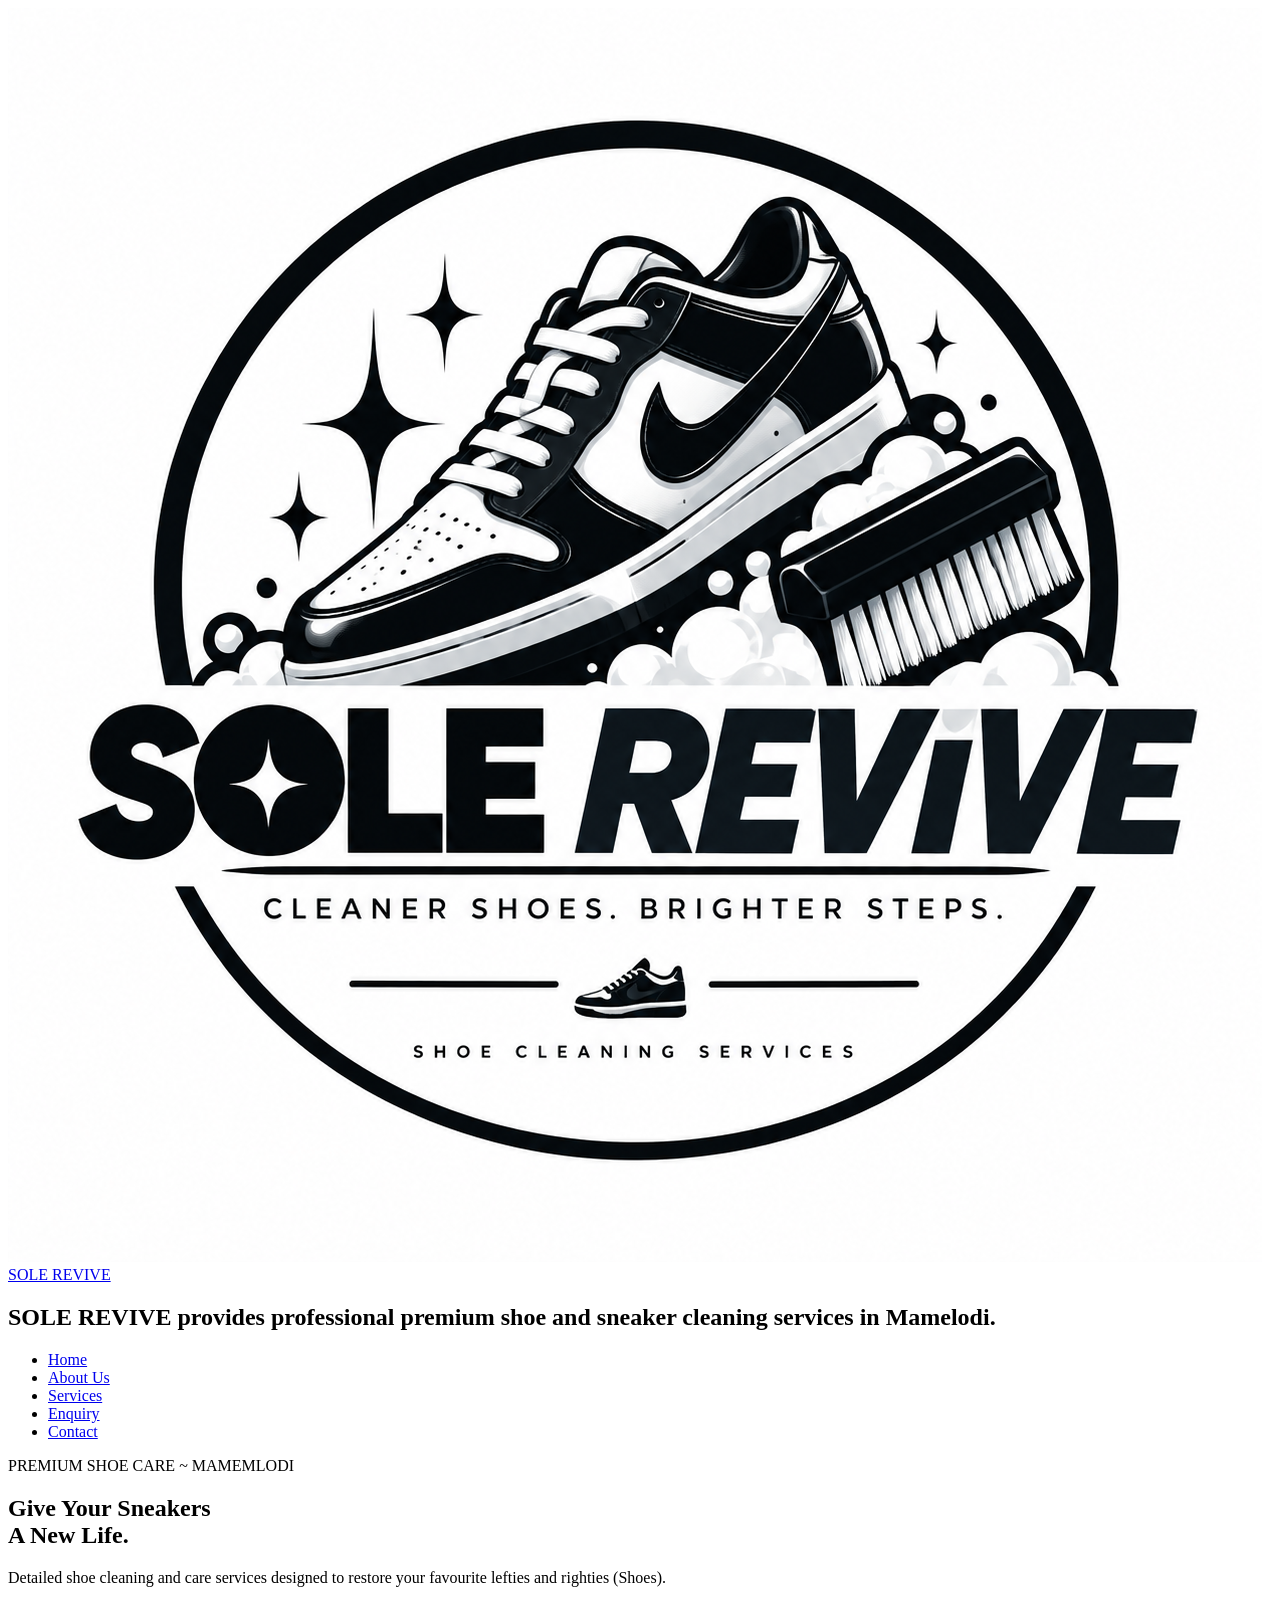
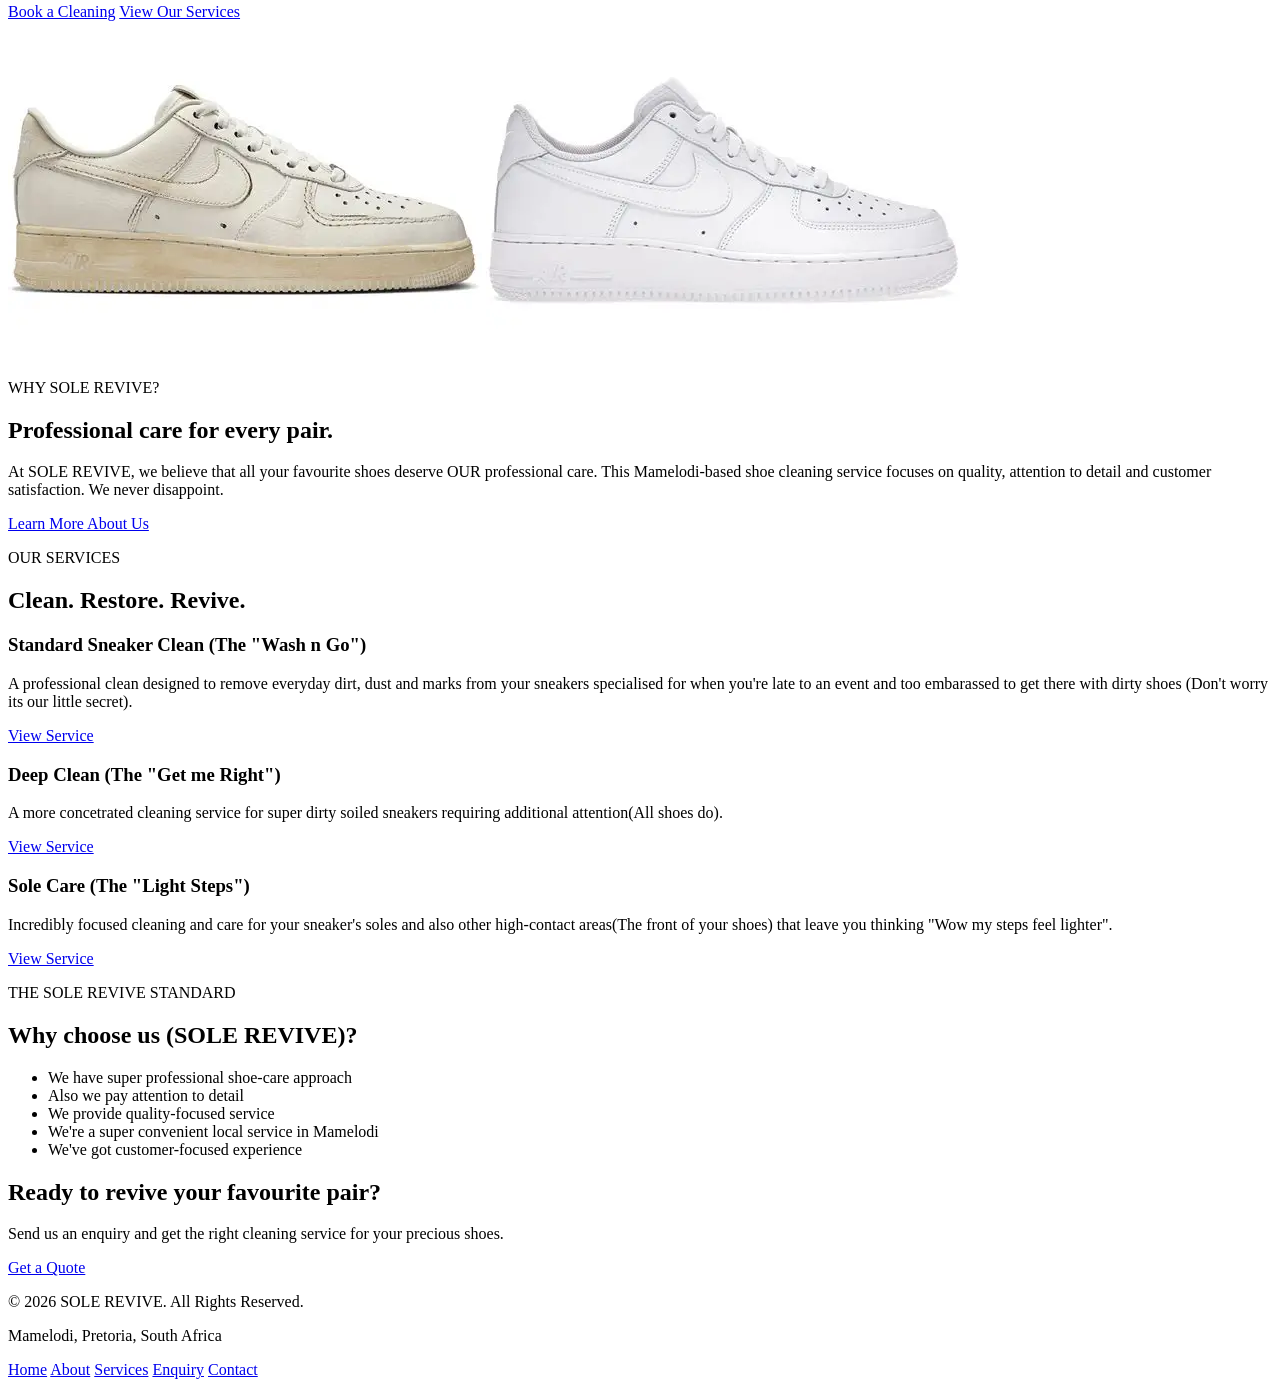
==== index.html @ d3a7668d "Adding logo and updating navigation" ====
<!DOCTYPE html>
<head>
    <meta charset="UTF-8">
    <meta name="viewport" content="width=device-width, initial scale=1.0">
    <title>SOLE REVIVE | Premium Shoe Cleaning</title>
</head>
    <header>
            <a href="index.html" class="site-logo">
            <img src="images/Logo.png" alt="Sole Revive Logo">
        </a>
        <div class="branding">
            <a href="index.html">SOLE REVIVE</a>
            <h2>SOLE REVIVE provides professional premium shoe and sneaker cleaning services in Mamelodi.</h2>
        </div>
        <nav>
            <!--Main Navigation-->
            <ul>
                <li><a href="index.html">Home</a></li>
                <li><a href="about.html">About Us</a></li>
                <li><a href="services.html">Services</a></li>
                <li><a href="enquiry.html">Enquiry</a></li>
                <li><a href="contact.html">Contact</a></li>
            </ul>
        </nav>
    </header>
    <main>
        <section>
            <div>
            <p>PREMIUM SHOE CARE ~ MAMEMLODI</p>
                <h1>
                    Give Your Sneakers
                    <br>
                    A New Life.
                </h1>
            <p>
                    Detailed shoe cleaning and care services designed
                    to restore your favourite lefties and righties (Shoes).
            </p>
                <!--Main Call to action-->
                <a href="enquiry.html">Book a Cleaning</a>
                <a href="services.html">View Our Services</a>
            </div>
            <div>
                <!--Hero Image-->
                <img src="images/Dirty Air force 1.webp"><!--Before the expert cleaning service from sole revive-->
                <img src="images/Clean Air Foprce one.webp"><!--After the expert cleaning service from sole revive-->
            </div>
        </section>
        <section>
            <p>WHY SOLE REVIVE?</p>
            <h2>
                Professional care for
                every pair.
            </h2>
            <p>
                At SOLE REVIVE, we believe that all your favourite shoes deserve OUR
                professional care. This Mamelodi-based shoe cleaning service
                focuses on quality, attention to detail and customer
                satisfaction. We never disappoint.
            </p>
            <a href="about.html">Learn More About Us</a>
        </section>
        <section>
            <!--Services Overview-->
            <p>OUR SERVICES</p>
            <h2>
                Clean. Restore. Revive.
            </h2>
            <article>
                <!--Service 1-->
                <h3>Standard Sneaker Clean (The "Wash n Go")</h3>
                <p>
                    A professional clean designed to remove everyday dirt,
                    dust and marks from your sneakers specialised for when you're late
                    to an event and too embarassed to get there with dirty shoes
                    (Don't worry its our little secret).
                </p>
                <a href="services.html">View Service</a>
            </article>
            <article>
                <!--Service 2-->
                <h3>Deep Clean (The "Get me Right")</h3>
                <p>
                    A more concetrated cleaning service for super dirty soiled
                    sneakers requiring additional attention(All shoes do).
                </p>
                <a href="services.html">View Service</a>
            </article>
            <article>
                <!--Service 3-->
                <h3>Sole Care (The "Light Steps")</h3>
                <p>
                    Incredibly focused cleaning and care for your sneaker's soles and also
                    other high-contact areas(The front of your shoes) that leave you 
                    thinking "Wow my steps feel lighter".
                </p>
                <a href="services.html">View Service</a>
            </article>
        </section>
        <!--Why Choose Us-->
        <section>
            <p>THE SOLE REVIVE STANDARD</p>
            <h2>
                Why choose us (SOLE REVIVE)?
            </h2>
            <ul>
                <li>We have super professional shoe-care approach</li>
                <li>Also we pay attention to detail</li>
                <li>We provide quality-focused service</li>
                <li>We're a super convenient local service in Mamelodi</li>
                <li>We've got customer-focused experience</li>
            </ul>
        </section>
        <section>
            <h2>
                Ready to revive your favourite pair?<!--Call to action-->
            </h2>
            <p>
                Send us an enquiry and get the right cleaning service
                for your precious shoes.
            </p>
            <a href="enquiry.html">Get a Quote</a>
        </section>
    </main>
    <footer>
        <p>
            &copy; 2026 SOLE REVIVE. All Rights Reserved.
        </p>
        <p>
            Mamelodi, Pretoria, South Africa
        </p>
        <nav>
            <a href="index.html">Home</a> 
            <a href="about.html">About</a> 
            <a href="services.html">Services</a>
            <a href="enquiry.html">Enquiry</a> 
            <a href="contact.html">Contact</a>
        </nav>
    </footer>
</body>
</html>
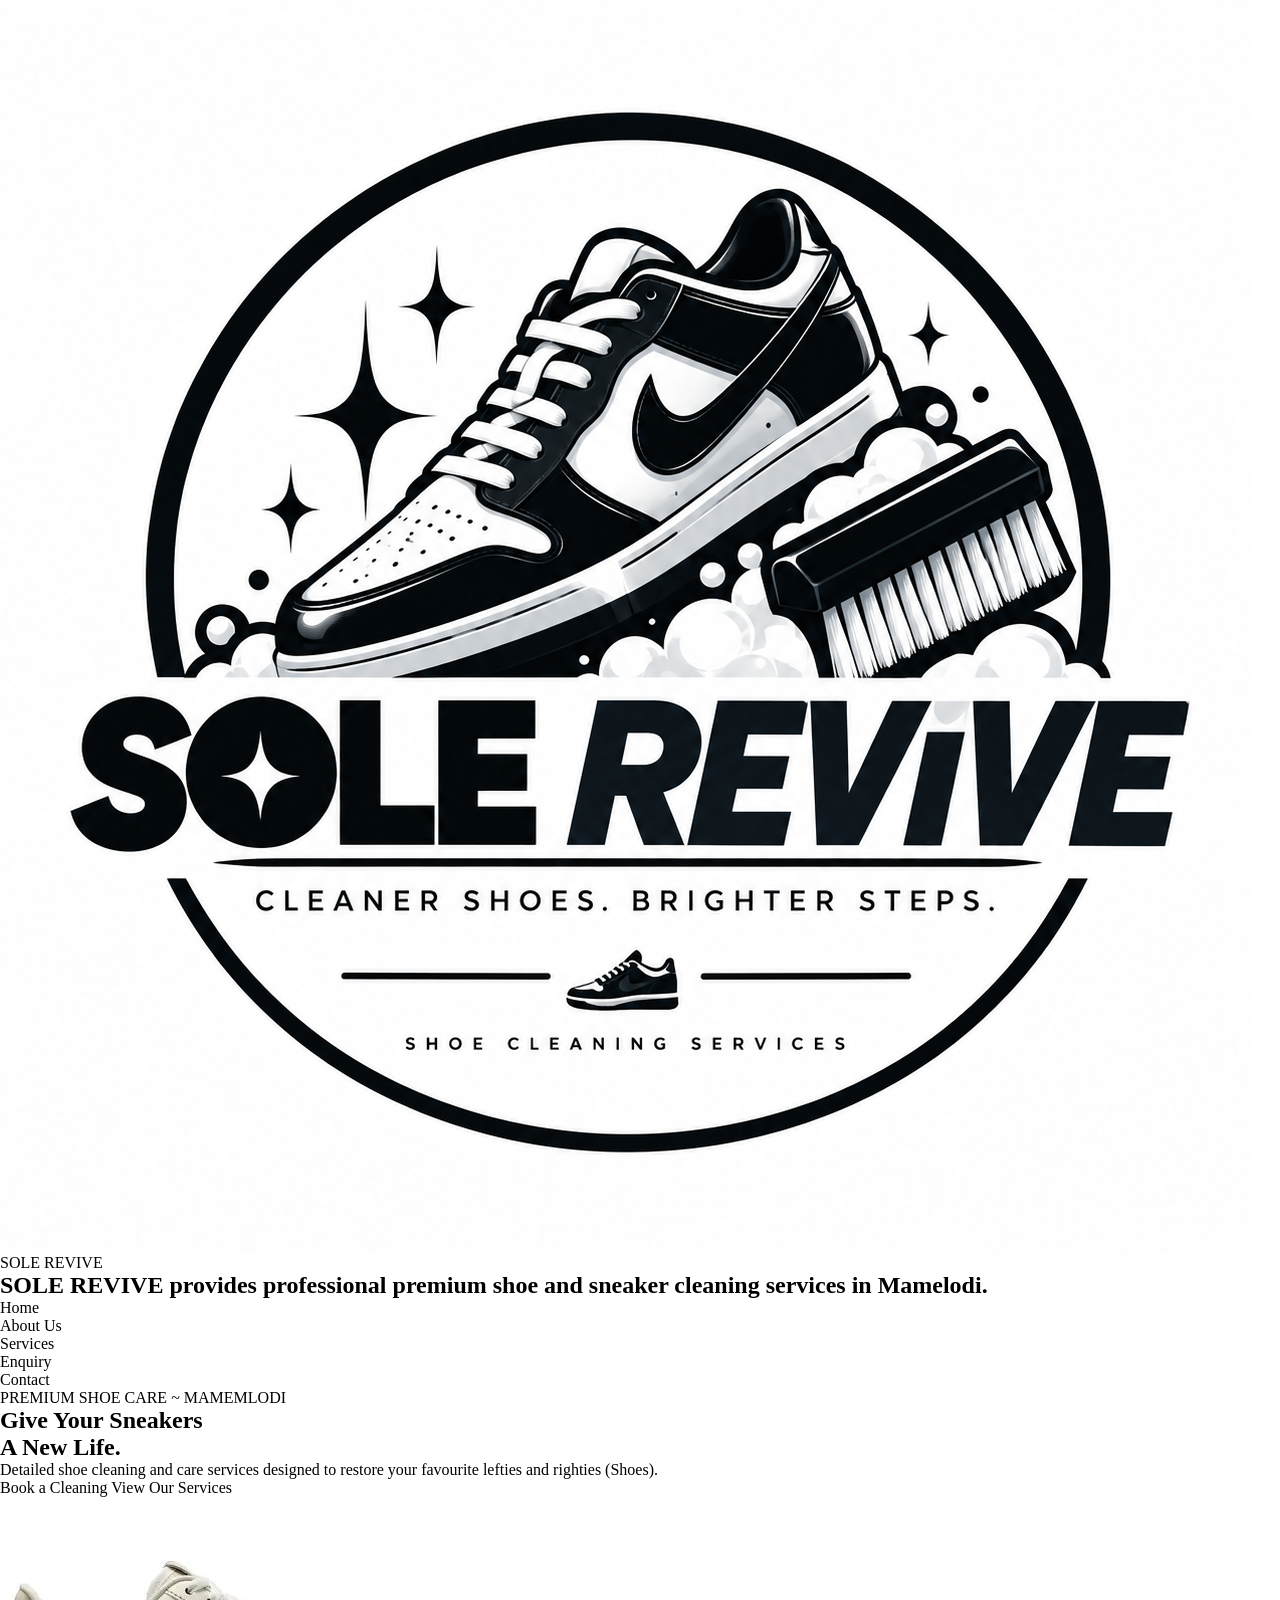
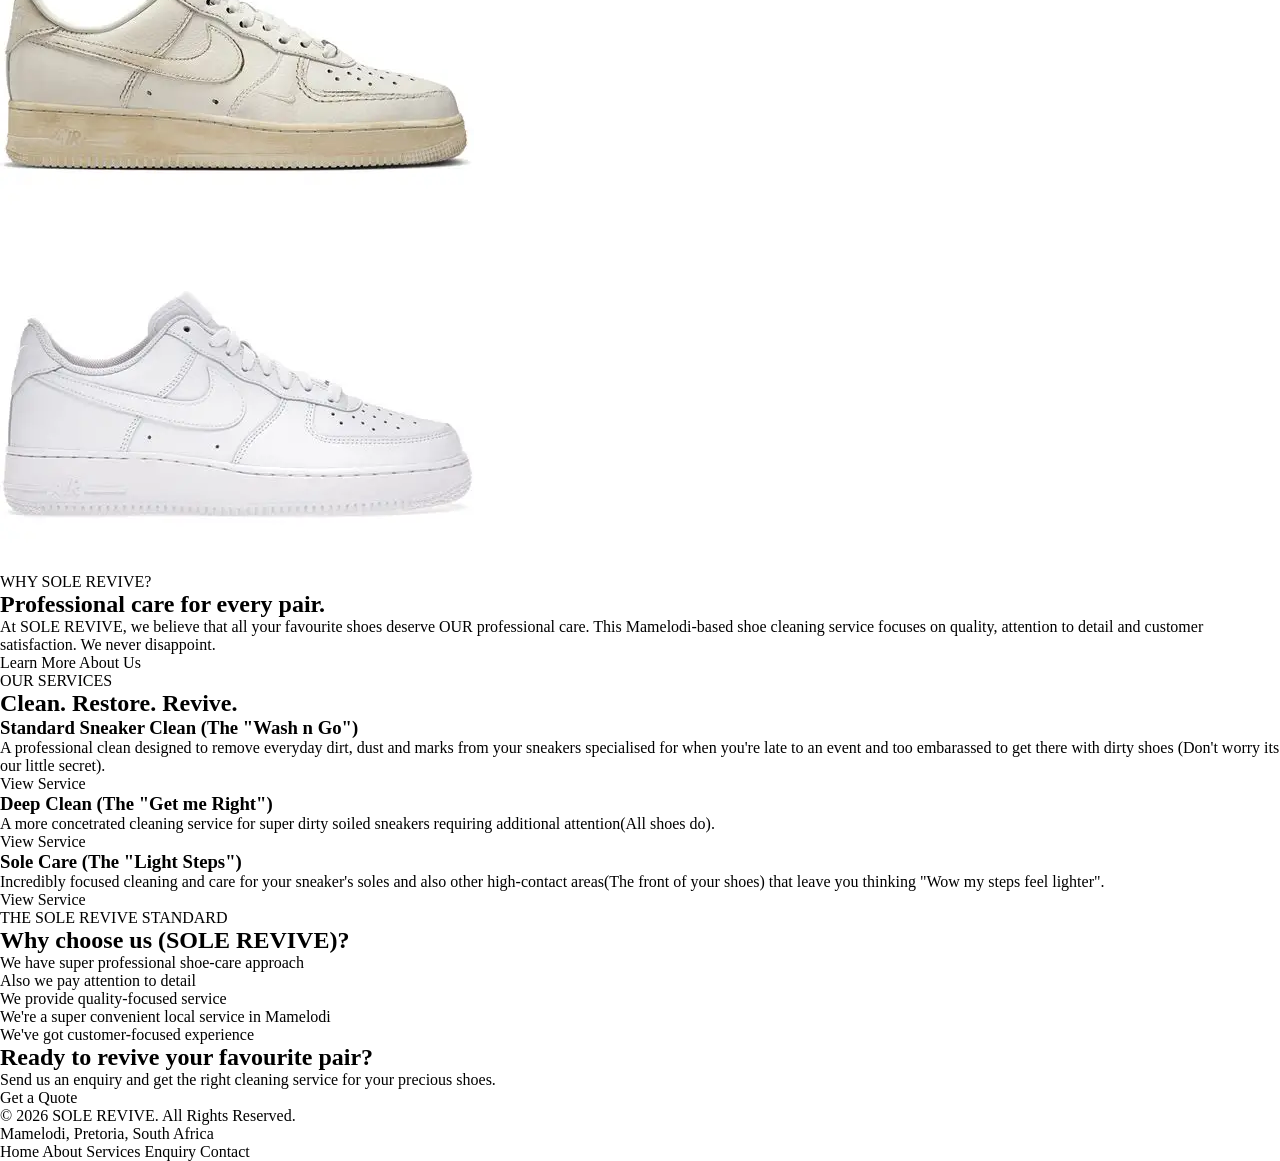
==== commit 79d3220c: "Linking the correct CSS file" ====
--- a/index.html
+++ b/index.html
@@ -3,6 +3,7 @@
     <meta charset="UTF-8">
     <meta name="viewport" content="width=device-width, initial scale=1.0">
     <title>SOLE REVIVE | Premium Shoe Cleaning</title>
+    <link rel="stylesheet" href="CSS/style.css">
 </head>
     <header>
             <a href="index.html" class="site-logo">
--- a/CSS/style.css
+++ b/CSS/style.css
@@ -0,0 +1,37 @@
+* {
+    margin: 0;
+    padding: 0;
+    box-sizing: border-box;
+}
+
+img {
+    max-width: 100%;
+    display: block;
+}
+
+a {
+    text-decoration: none;
+    color: inherit;
+}
+
+ul, ol {
+    list-style: none;
+}
+
+/* ---- Colour & Typography Variables ---- */
+:root {
+    --color-bg: #FFFFFF;
+    --color-bg-soft: #FAFAF8;
+    --color-text: #1A1A1A;
+    --color-text-secondary: #6B6B66;
+    --color-accent: #B5533C;
+    --color-accent-dark: #8F4230;
+    --color-border: #E8E6E0;
+
+    --font-base: -apple-system, BlinkMacSystemFont, "Segoe UI", Roboto, Helvetica, Arial, sans-serif;
+
+    --spacing-sm: 1rem;
+    --spacing-md: 2rem;
+    --spacing-lg: 4rem;
+    --spacing-xl: 6rem;
+}
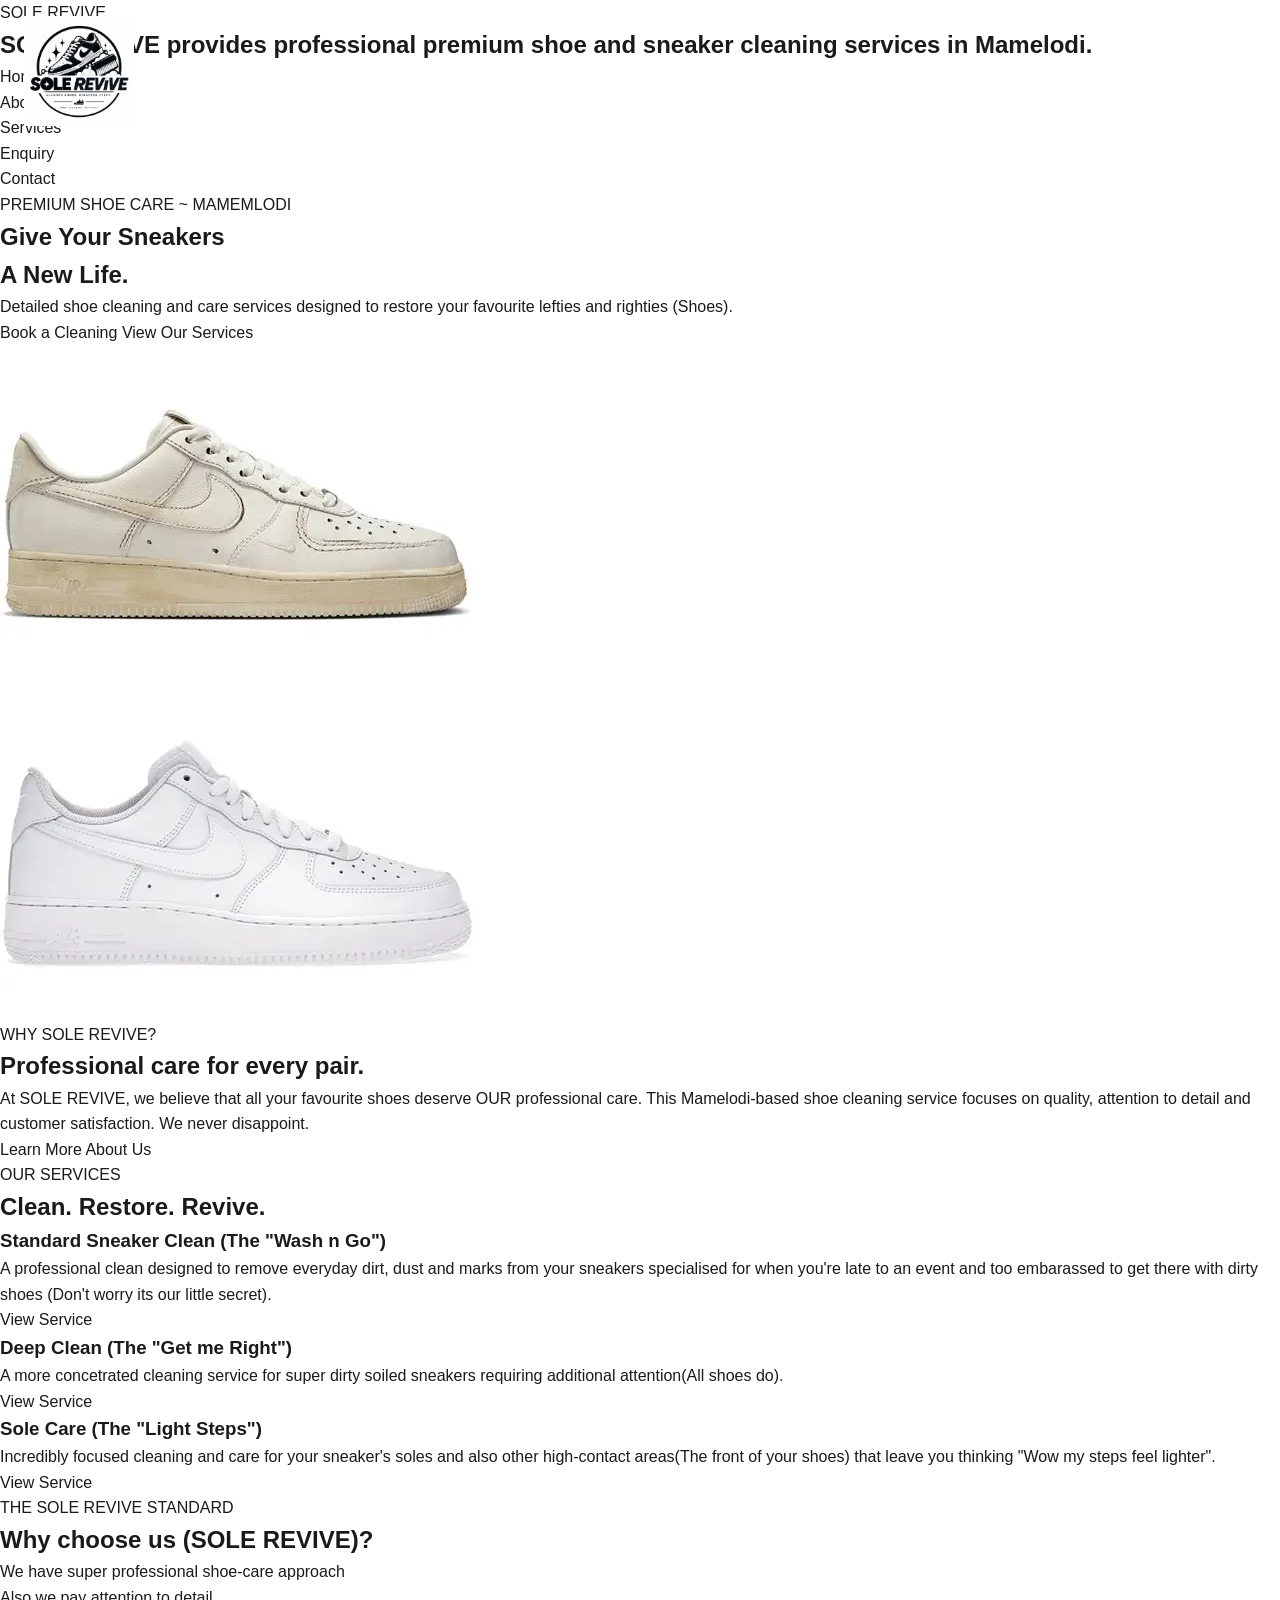
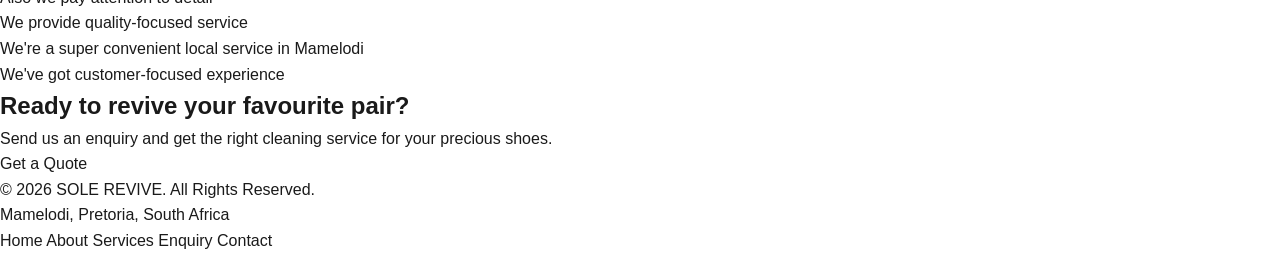
==== commit a8e0b8c2: "Adding alts to the images" ====
--- a/index.html
+++ b/index.html
@@ -43,10 +43,10 @@
             </div>
             <div>
                 <!--Hero Image-->
-                <img src="images/Dirty Air force 1.webp"><!--Before the expert cleaning service from sole revive-->
-                <img src="images/Clean Air Foprce one.webp"><!--After the expert cleaning service from sole revive-->
+                <img src="images/Dirty Air force 1.webp" alt="Pair of dirty Nike Air Force 1 sneakers before cleaning"><!--Before the expert cleaning service from sole revive-->
+                <img src="images/Clean Air Foprce one.webp" alt="Pair of clean Nike Air Force 1 sneakers after cleaning"><!--After the expert cleaning service from sole revive-->
             </div>
-        </section>
+        </section> 
         <section>
             <p>WHY SOLE REVIVE?</p>
             <h2>
--- a/CSS/style.css
+++ b/CSS/style.css
@@ -35,3 +35,37 @@
     --spacing-lg: 4rem;
     --spacing-xl: 6rem;
 }
+
+/* ---- Base Styles ---- */
+body {
+    font-family: var(--font-base);
+    color: var(--color-text);
+    background-color: var(--color-bg);
+    line-height: 1.6;
+    font-size: 16px;
+}
+
+/* ---- Sole Revive Logo ---- */
+.site-logo {
+    position: absolute;
+    top: 1rem;
+    left: 1.5rem;
+    width: 110px;
+    height: auto;
+    z-index: 10;
+}
+
+.site-logo img {
+    width: 100%;
+    height: auto;
+    display: block;
+}
+
+/* Keep the logo neatly positioned on smaller screens */
+@media screen and (max-width: 600px) {
+    .site-logo {
+        top: 0.75rem;
+        left: 0.75rem;
+        width: 80px;
+    }
+}
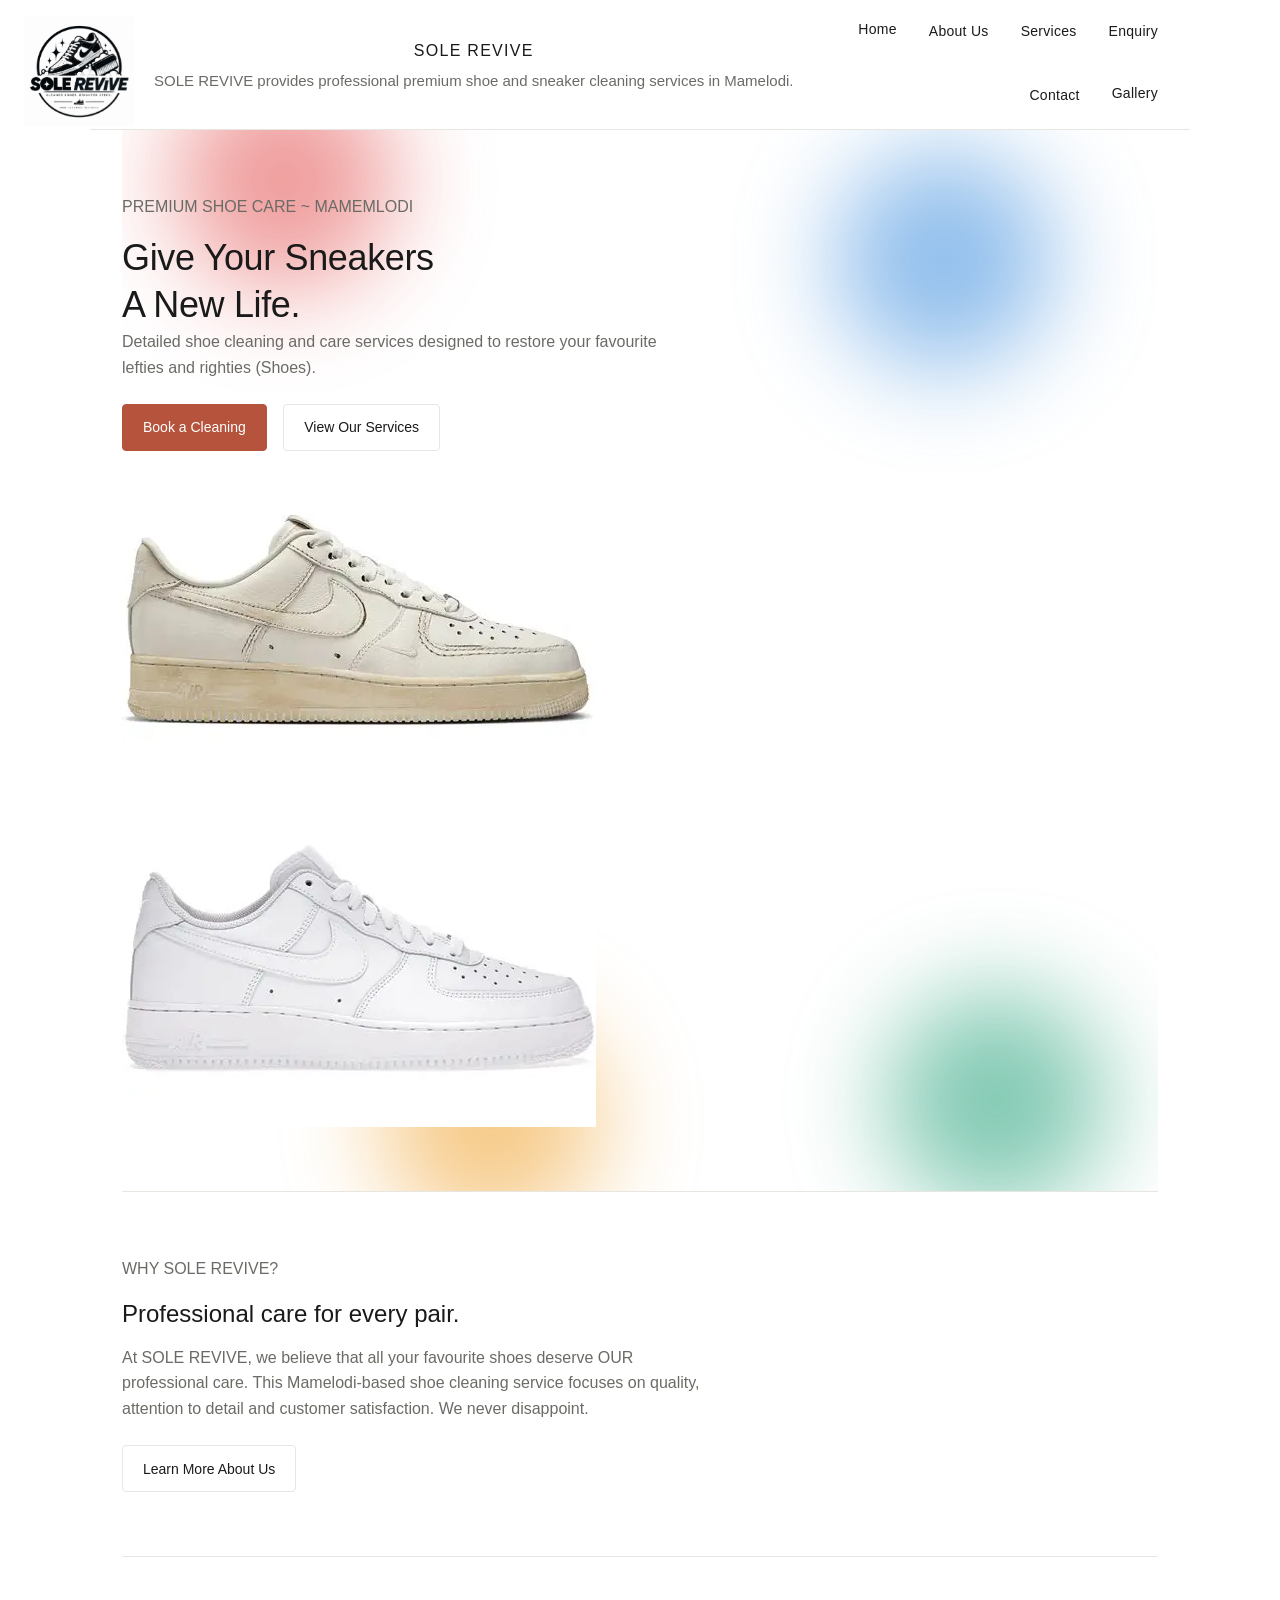
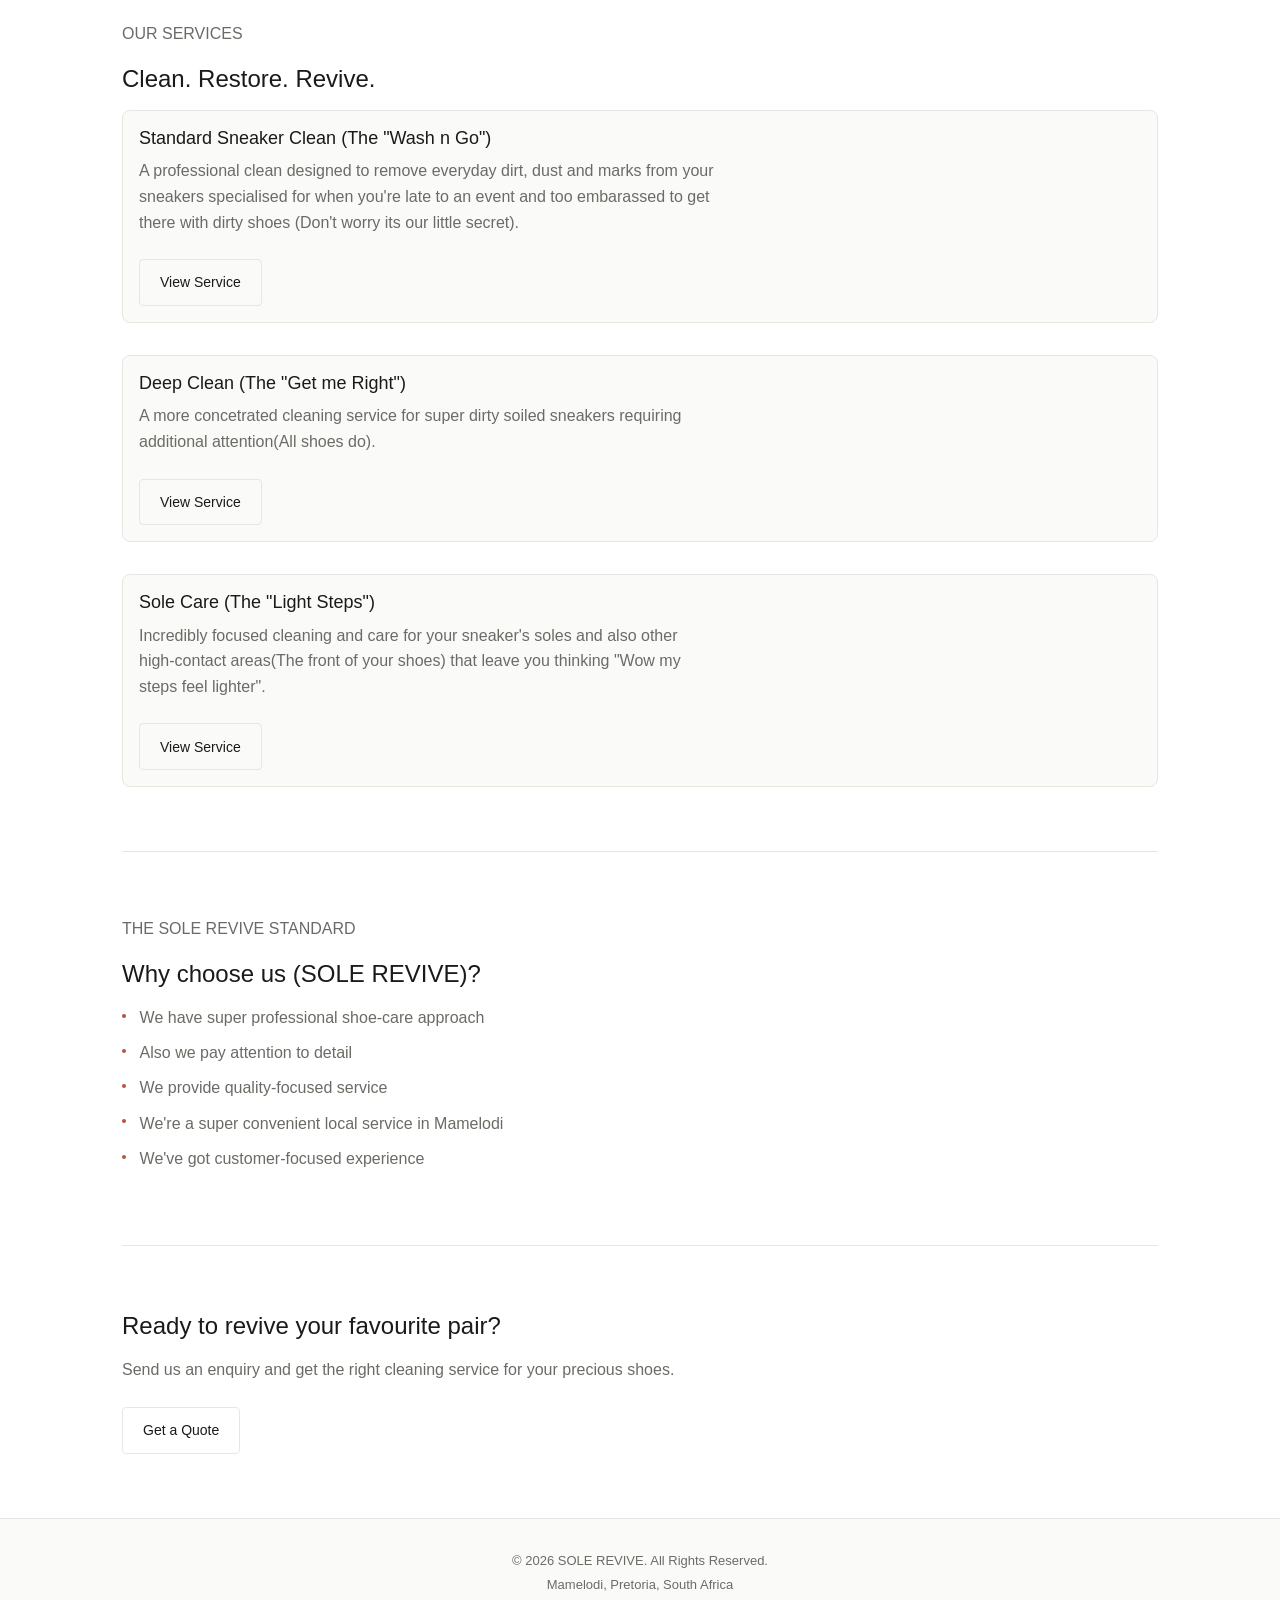
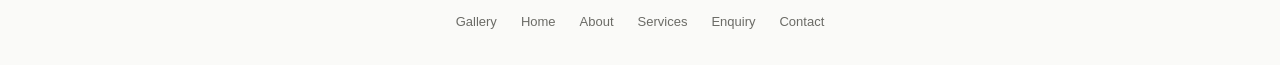
==== commit 95d3bb63: "Final Commit" ====
--- a/index.html
+++ b/index.html
@@ -21,11 +21,17 @@
                 <li><a href="services.html">Services</a></li>
                 <li><a href="enquiry.html">Enquiry</a></li>
                 <li><a href="contact.html">Contact</a></li>
+                <li><a href="gallery.html">Gallery</a></li>
             </ul>
         </nav>
     </header>
     <main>
-        <section>
+        <section class="hero">
+            <!--Decorative colour smudges: fade out as the visitor scrolls, echoing the cleaning process-->
+            <span class="hero-smudge smudge-1" aria-hidden="true"></span>
+            <span class="hero-smudge smudge-2" aria-hidden="true"></span>
+            <span class="hero-smudge smudge-3" aria-hidden="true"></span>
+            <span class="hero-smudge smudge-4" aria-hidden="true"></span>
             <div>
             <p>PREMIUM SHOE CARE ~ MAMEMLODI</p>
                 <h1>
@@ -67,6 +73,7 @@
             <h2>
                 Clean. Restore. Revive.
             </h2>
+            <div class="card-grid">
             <article>
                 <!--Service 1-->
                 <h3>Standard Sneaker Clean (The "Wash n Go")</h3>
@@ -97,6 +104,7 @@
                 </p>
                 <a href="services.html">View Service</a>
             </article>
+            </div>
         </section>
         <!--Why Choose Us-->
         <section>
@@ -131,6 +139,7 @@
             Mamelodi, Pretoria, South Africa
         </p>
         <nav>
+            <a href="gallery.html">Gallery</a>
             <a href="index.html">Home</a> 
             <a href="about.html">About</a> 
             <a href="services.html">Services</a>
--- a/CSS/style.css
+++ b/CSS/style.css
@@ -61,7 +61,383 @@
     display: block;
 }
 
-/* Keep the logo neatly positioned on smaller screens */
+/* ---- Typography ---- */
+h1, h2, h3, h4 {
+    font-weight: 500;
+    line-height: 1.3;
+    color: var(--color-text);
+}
+
+h1 {
+    font-size: 2.25rem;
+    letter-spacing: -0.01em;
+}
+
+h2 {
+    font-size: 1.5rem;
+    margin-bottom: 1rem;
+}
+
+h3 {
+    font-size: 1.125rem;
+    margin-bottom: 0.5rem;
+}
+
+h4 {
+    font-size: 1rem;
+    margin-bottom: 0.5rem;
+}
+
+p {
+    color: var(--color-text-secondary);
+    margin-bottom: 1rem;
+    max-width: 65ch;
+}
+
+/* Small uppercase label style (used above headings, e.g. "OUR SERVICES") */
+.eyebrow {
+    display: inline-block;
+    font-size: 0.75rem;
+    letter-spacing: 0.14em;
+    text-transform: uppercase;
+    color: var(--color-accent);
+    font-weight: 500;
+    margin-bottom: 0.75rem;
+}
+
+/* ---- Layout Containers ---- */
+main {
+    max-width: 1100px;
+    margin: 0 auto;
+    padding: 0 var(--spacing-md);
+}
+
+main > section {
+    padding: var(--spacing-lg) 0;
+    border-bottom: 0.5px solid var(--color-border);
+}
+
+main > section:last-child {
+    border-bottom: none;
+}
+
+/* ---- Header & Navigation ---- */
+header {
+    display: flex;
+    align-items: center;
+    justify-content: space-between;
+    gap: var(--spacing-sm);
+    max-width: 1100px;
+    margin: 0 auto;
+    padding: 1rem var(--spacing-md);
+    border-bottom: 0.5px solid var(--color-border);
+    background-color: var(--color-bg);
+}
+
+header nav {
+    flex: 1;
+}
+
+header nav ul {
+    display: flex;
+    justify-content: flex-end;
+    gap: 2rem;
+    flex-wrap: wrap;
+}
+
+header nav ul li a {
+    font-size: 0.875rem;
+    font-weight: 500;
+    letter-spacing: 0.02em;
+    color: var(--color-text);
+    padding: 0.25rem 0;
+    border-bottom: 2px solid transparent;
+    transition: border-color 0.2s ease, color 0.2s ease;
+}
+
+header nav ul li a:hover,
+header nav ul li a:focus {
+    color: var(--color-accent);
+    border-bottom-color: var(--color-accent);
+}
+
+/* Branding block */
+.branding {
+    text-align: center;
+    padding: var(--spacing-sm) var(--spacing-md) 0;
+}
+
+.branding a {
+    font-size: 1rem;
+    font-weight: 500;
+    letter-spacing: 0.08em;
+}
+
+.branding h2 {
+    font-size: 0.9375rem;
+    font-weight: 400;
+    color: var(--color-text-secondary);
+    margin-top: 0.5rem;
+}
+
+/* ---- Buttons / Call-to-Action Links ---- */
+a[href="enquiry.html"],
+a[href="services.html"],
+a[href="contact.html"],
+a[href="about.html"] {
+    display: inline-block;
+}
+
+main a:not(header a):not(footer a) {
+    font-size: 0.875rem;
+    font-weight: 500;
+    padding: 0.7rem 1.25rem;
+    border-radius: 4px;
+    margin-right: 0.75rem;
+    margin-top: 0.5rem;
+    border: 1px solid var(--color-border);
+    color: var(--color-text);
+    transition: background-color 0.2s ease, border-color 0.2s ease, color 0.2s ease;
+}
+
+main a:not(header a):not(footer a):hover {
+    border-color: var(--color-accent);
+    color: var(--color-accent);
+}
+
+/* Primary CTA style — first link in the hero section */
+section:first-of-type a:first-of-type {
+    background-color: var(--color-accent);
+    color: #FFFFFF;
+    border-color: var(--color-accent);
+}
+
+section:first-of-type a:first-of-type:hover {
+    background-color: var(--color-accent-dark);
+    border-color: var(--color-accent-dark);
+    color: #FFFFFF;
+}
+
+
+/* ---- Articles / Service Cards ---- */
+article {
+    background-color: var(--color-bg-soft);
+    border: 0.5px solid var(--color-border);
+    border-radius: 8px;
+    padding: var(--spacing-sm);
+    margin-bottom: var(--spacing-sm);
+}
+
+/* ---- Lists ---- */
+main ul li,
+main ol li {
+    color: var(--color-text-secondary);
+    padding-left: 1.1rem;
+    position: relative;
+    margin-bottom: 0.6rem;
+}
+
+main ul li::before {
+    content: "";
+    position: absolute;
+    left: 0;
+    top: 0.55em;
+    width: 4px;
+    height: 4px;
+    border-radius: 50%;
+    background-color: var(--color-accent);
+}
+
+main ol {
+    counter-reset: step;
+}
+
+main ol li {
+    padding-left: 1.75rem;
+}
+
+main ol li::before {
+    counter-increment: step;
+    content: counter(step);
+    position: absolute;
+    left: 0;
+    top: 0;
+    font-size: 0.75rem;
+    font-weight: 500;
+    color: var(--color-accent);
+}
+
+/* ---- Forms ---- */
+form {
+    max-width: 600px;
+}
+
+fieldset {
+    border: 0.5px solid var(--color-border);
+    border-radius: 8px;
+    padding: var(--spacing-sm);
+    margin-bottom: var(--spacing-sm);
+}
+
+legend {
+    font-weight: 500;
+    font-size: 0.9375rem;
+    padding: 0 0.5rem;
+    color: var(--color-text);
+}
+
+label {
+    display: block;
+    font-size: 0.875rem;
+    color: var(--color-text-secondary);
+    margin-bottom: 0.3rem;
+}
+
+input[type="text"],
+input[type="email"],
+input[type="tel"],
+input[type="number"],
+input[type="date"],
+select,
+textarea {
+    width: 100%;
+    font-family: var(--font-base);
+    font-size: 0.9375rem;
+    color: var(--color-text);
+    padding: 0.6rem 0.75rem;
+    border: 1px solid var(--color-border);
+    border-radius: 4px;
+    background-color: var(--color-bg);
+    margin-bottom: 0.5rem;
+}
+
+input:focus,
+select:focus,
+textarea:focus {
+    outline: none;
+    border-color: var(--color-accent);
+}
+
+input[type="submit"],
+input[type="reset"] {
+    font-family: var(--font-base);
+    font-size: 0.875rem;
+    font-weight: 500;
+    padding: 0.7rem 1.5rem;
+    border-radius: 4px;
+    border: 1px solid var(--color-border);
+    background-color: var(--color-bg);
+    color: var(--color-text);
+    cursor: pointer;
+    margin-right: 0.75rem;
+    transition: background-color 0.2s ease, border-color 0.2s ease;
+}
+
+input[type="submit"] {
+    background-color: var(--color-accent);
+    border-color: var(--color-accent);
+    color: #FFFFFF;
+}
+
+input[type="submit"]:hover {
+    background-color: var(--color-accent-dark);
+    border-color: var(--color-accent-dark);
+}
+
+input[type="reset"]:hover {
+    border-color: var(--color-text-secondary);
+}
+
+/* Branding block */
+.branding {
+    text-align: center;
+    padding: var(--spacing-sm) var(--spacing-md) 0;
+}
+
+.branding a {
+    font-size: 1rem;
+    font-weight: 500;
+    letter-spacing: 0.08em;
+}
+
+.branding h2 {
+    font-size: 0.9375rem;
+    font-weight: 400;
+    color: var(--color-text-secondary);
+    margin-top: 0.5rem;
+}
+
+/* ---- Buttons / Call-to-Action Links ---- */
+a[href="enquiry.html"],
+a[href="services.html"],
+a[href="contact.html"],
+a[href="about.html"] {
+    display: inline-block;
+}
+
+main a:not(header a):not(footer a) {
+    font-size: 0.875rem;
+    font-weight: 500;
+    padding: 0.7rem 1.25rem;
+    border-radius: 4px;
+    margin-right: 0.75rem;
+    margin-top: 0.5rem;
+    border: 1px solid var(--color-border);
+    color: var(--color-text);
+    transition: background-color 0.2s ease, border-color 0.2s ease, color 0.2s ease;
+}
+
+main a:not(header a):not(footer a):hover {
+    border-color: var(--color-accent);
+    color: var(--color-accent);
+}
+
+/* Primary CTA style */
+section:first-of-type a:first-of-type {
+    background-color: var(--color-accent);
+    color: #FFFFFF;
+    border-color: var(--color-accent);
+}
+
+section:first-of-type a:first-of-type:hover {
+    background-color: var(--color-accent-dark);
+    border-color: var(--color-accent-dark);
+    color: #FFFFFF;
+}
+
+/* ---- Footer ---- */
+footer {
+    background-color: var(--color-bg-soft);
+    border-top: 0.5px solid var(--color-border);
+    padding: var(--spacing-md);
+    text-align: center;
+}
+
+footer p {
+    font-size: 0.8125rem;
+    color: var(--color-text-secondary);
+    max-width: none;
+    margin-bottom: 0.25rem;
+}
+
+footer nav {
+    margin-top: 1rem;
+    display: flex;
+    justify-content: center;
+    gap: 1.5rem;
+    flex-wrap: wrap;
+}
+
+footer nav a {
+    font-size: 0.8125rem;
+    color: var(--color-text-secondary);
+}
+
+footer nav a:hover {
+    color: var(--color-accent);
+}
+
+/* Keeps the logo neatly positioned on smaller screens */
 @media screen and (max-width: 600px) {
     .site-logo {
         top: 0.75rem;
@@ -69,3 +445,291 @@
         width: 80px;
     }
 }
+
+/* ---- Hero Section ----
+   The hero section is the first section on the homepage, and it has a few
+   decorative elements that fade out as the user scrolls down. */
+.hero {
+    position: relative;
+    overflow: hidden;
+}
+
+.hero > div,
+.hero > * :not(.hero-smudge) {
+    position: relative;
+    z-index: 1;
+}
+
+.hero-smudge {
+    position: absolute;
+    display: block;
+    width: 220px;
+    height: 220px;
+    border-radius: 50%;
+    filter: blur(50px);
+    opacity: 0.55;
+    z-index: 0;
+    pointer-events: none;
+    animation: smudge-fade linear both;
+    animation-timeline: scroll(root block);
+    animation-range: 0 60vh;
+}
+
+.smudge-1 {
+    top: -60px;
+    left: 5%;
+    background-color: #E24B4A; /* red */
+}
+
+.smudge-2 {
+    top: 20px;
+    right: 10%;
+    background-color: #378ADD; /* blue */
+}
+
+.smudge-3 {
+    bottom: -40px;
+    left: 25%;
+    background-color: #EF9F27; /* yellow/orange */
+}
+
+.smudge-4 {
+    bottom: -20px;
+    right: 5%;
+    background-color: #1D9E75; /* green */
+}
+
+@keyframes smudge-fade {
+    from {
+        opacity: 0.55;
+        transform: scale(1) translateY(0);
+    }
+    to {
+        opacity: 0;
+        transform: scale(1.4) translateY(-40px);
+    }
+}
+
+/* ---- Entrance animation for each section as the page loads ---- */
+main > section {
+    animation: fade-up 0.7s ease both;
+}
+
+main > section:nth-of-type(1) { animation-delay: 0s; }
+main > section:nth-of-type(2) { animation-delay: 0.1s; }
+main > section:nth-of-type(3) { animation-delay: 0.2s; }
+main > section:nth-of-type(4) { animation-delay: 0.3s; }
+main > section:nth-of-type(5) { animation-delay: 0.4s; }
+
+@keyframes fade-up {
+    from {
+        opacity: 0;
+        transform: translateY(16px);
+    }
+    to {
+        opacity: 1;
+        transform: translateY(0);
+    }
+}
+
+/* Reduced motion: respect user preference */
+@media (prefers-reduced-motion: reduce) {
+    .hero-smudge {
+        animation: none;
+        opacity: 0.2;
+    }
+
+    main > section {
+        animation: none;
+    }
+
+    article,
+    a,
+    input,
+    select,
+    textarea {
+        transition: none;
+    }
+}
+
+/* Card grid: used to lay out groups of <article> cards (services,
+   locations, etc.) separately from their section heading. Single
+   column by default for a clean, full-width stacked look. */
+.card-grid {
+    display: grid;
+    grid-template-columns: 1fr;
+    gap: var(--spacing-md);
+}
+
+.card-grid article {
+    margin-bottom: 0;
+}
+
+/*  Gallery  */
+.gallery-grid {
+    display: grid;
+    grid-template-columns: repeat(auto-fit, minmax(220px, 1fr));
+    gap: var(--spacing-sm);
+}
+
+.gallery-grid figure {
+    margin: 0;
+    border-radius: 8px;
+    overflow: hidden;
+    background-color: var(--color-bg-soft);
+    border: 0.5px solid var(--color-border);
+    transition: transform 0.25s ease, box-shadow 0.25s ease;
+}
+
+.gallery-grid figure:hover {
+    transform: translateY(-4px);
+    box-shadow: 0 10px 24px rgba(26, 26, 26, 0.08);
+}
+
+.gallery-grid img {
+    width: 100%;
+    aspect-ratio: 1 / 1;
+    object-fit: cover;
+    transition: transform 0.4s ease;
+}
+
+.gallery-grid figure:hover img {
+    transform: scale(1.05);
+}
+
+.gallery-grid figcaption {
+    padding: 0.75rem 1rem;
+    font-size: 0.8125rem;
+    font-weight: 500;
+    color: var(--color-text-secondary);
+    text-align: center;
+}
+
+/* Animated gradient heading */
+.gradient-text {
+    background: linear-gradient(90deg, #E24B4A, #EF9F27, #1D9E75, #378ADD, #E24B4A);
+    background-size: 300% auto;
+    -webkit-background-clip: text;
+    background-clip: text;
+    color: transparent;
+    animation: gradient-shift 8s linear infinite;
+}
+
+@keyframes gradient-shift {
+    to {
+        background-position: 300% center;
+    }
+}
+
+/* Floating colour blobs behind the intro heading */
+.gallery-hero {
+    position: relative;
+    overflow: hidden;
+}
+
+.gallery-blob {
+    position: absolute;
+    display: block;
+    border-radius: 50%;
+    filter: blur(45px);
+    opacity: 0.35;
+    z-index: 0;
+    animation: blob-float 9s ease-in-out infinite;
+}
+
+.gallery-hero p,
+.gallery-hero h1 {
+    position: relative;
+    z-index: 1;
+}
+
+.blob-1 {
+    width: 180px;
+    height: 180px;
+    top: -40px;
+    left: 8%;
+    background-color: #E24B4A;
+    animation-delay: 0s;
+}
+
+.blob-2 {
+    width: 150px;
+    height: 150px;
+    top: 10px;
+    right: 12%;
+    background-color: #378ADD;
+    animation-delay: 1.5s;
+}
+
+.blob-3 {
+    width: 130px;
+    height: 130px;
+    bottom: -50px;
+    left: 40%;
+    background-color: #EF9F27;
+    animation-delay: 3s;
+}
+
+@keyframes blob-float {
+    0%, 100% { transform: translate(0, 0) scale(1); }
+    50% { transform: translate(15px, -20px) scale(1.1); }
+}
+
+/* Colour-cycled top accent on each gallery card, using the paint-splatter palette */
+.gallery-grid figure {
+    border-top: 4px solid transparent;
+}
+
+.gallery-grid figure:nth-child(4n+1) { border-top-color: #E24B4A; }
+.gallery-grid figure:nth-child(4n+2) { border-top-color: #378ADD; }
+.gallery-grid figure:nth-child(4n+3) { border-top-color: #EF9F27; }
+.gallery-grid figure:nth-child(4n+4) { border-top-color: #1D9E75; }
+
+/* Playful hover: lift, slight tilt, colourful glow matching the card's accent */
+.gallery-grid figure {
+    transition: transform 0.3s ease, box-shadow 0.3s ease;
+}
+
+.gallery-grid figure:nth-child(4n+1):hover { box-shadow: 0 14px 28px rgba(226, 75, 74, 0.25); }
+.gallery-grid figure:nth-child(4n+2):hover { box-shadow: 0 14px 28px rgba(55, 138, 221, 0.25); }
+.gallery-grid figure:nth-child(4n+3):hover { box-shadow: 0 14px 28px rgba(239, 159, 39, 0.25); }
+.gallery-grid figure:nth-child(4n+4):hover { box-shadow: 0 14px 28px rgba(29, 158, 117, 0.25); }
+
+.gallery-grid figure:hover {
+    transform: translateY(-6px) rotate(-0.5deg);
+}
+
+.gallery-grid figure:nth-child(even):hover {
+    transform: translateY(-6px) rotate(0.5deg);
+}
+
+/* Staggered entrance for gallery items as the page loads */
+.gallery-grid figure {
+    animation: fade-up 0.6s ease both;
+}
+
+.gallery-grid figure:nth-child(1) { animation-delay: 0.05s; }
+.gallery-grid figure:nth-child(2) { animation-delay: 0.1s; }
+.gallery-grid figure:nth-child(3) { animation-delay: 0.15s; }
+.gallery-grid figure:nth-child(4) { animation-delay: 0.2s; }
+.gallery-grid figure:nth-child(5) { animation-delay: 0.25s; }
+.gallery-grid figure:nth-child(6) { animation-delay: 0.3s; }
+
+/* Reduced motion: disable the gallery's decorative animation on request */
+@media (prefers-reduced-motion: reduce) {
+    .gradient-text {
+        animation: none;
+        background: none;
+        -webkit-background-clip: initial;
+        background-clip: initial;
+        color: var(--color-text);
+    }
+
+    .gallery-blob {
+        animation: none;
+    }
+
+    .gallery-grid figure {
+        animation: none;
+    }
+}
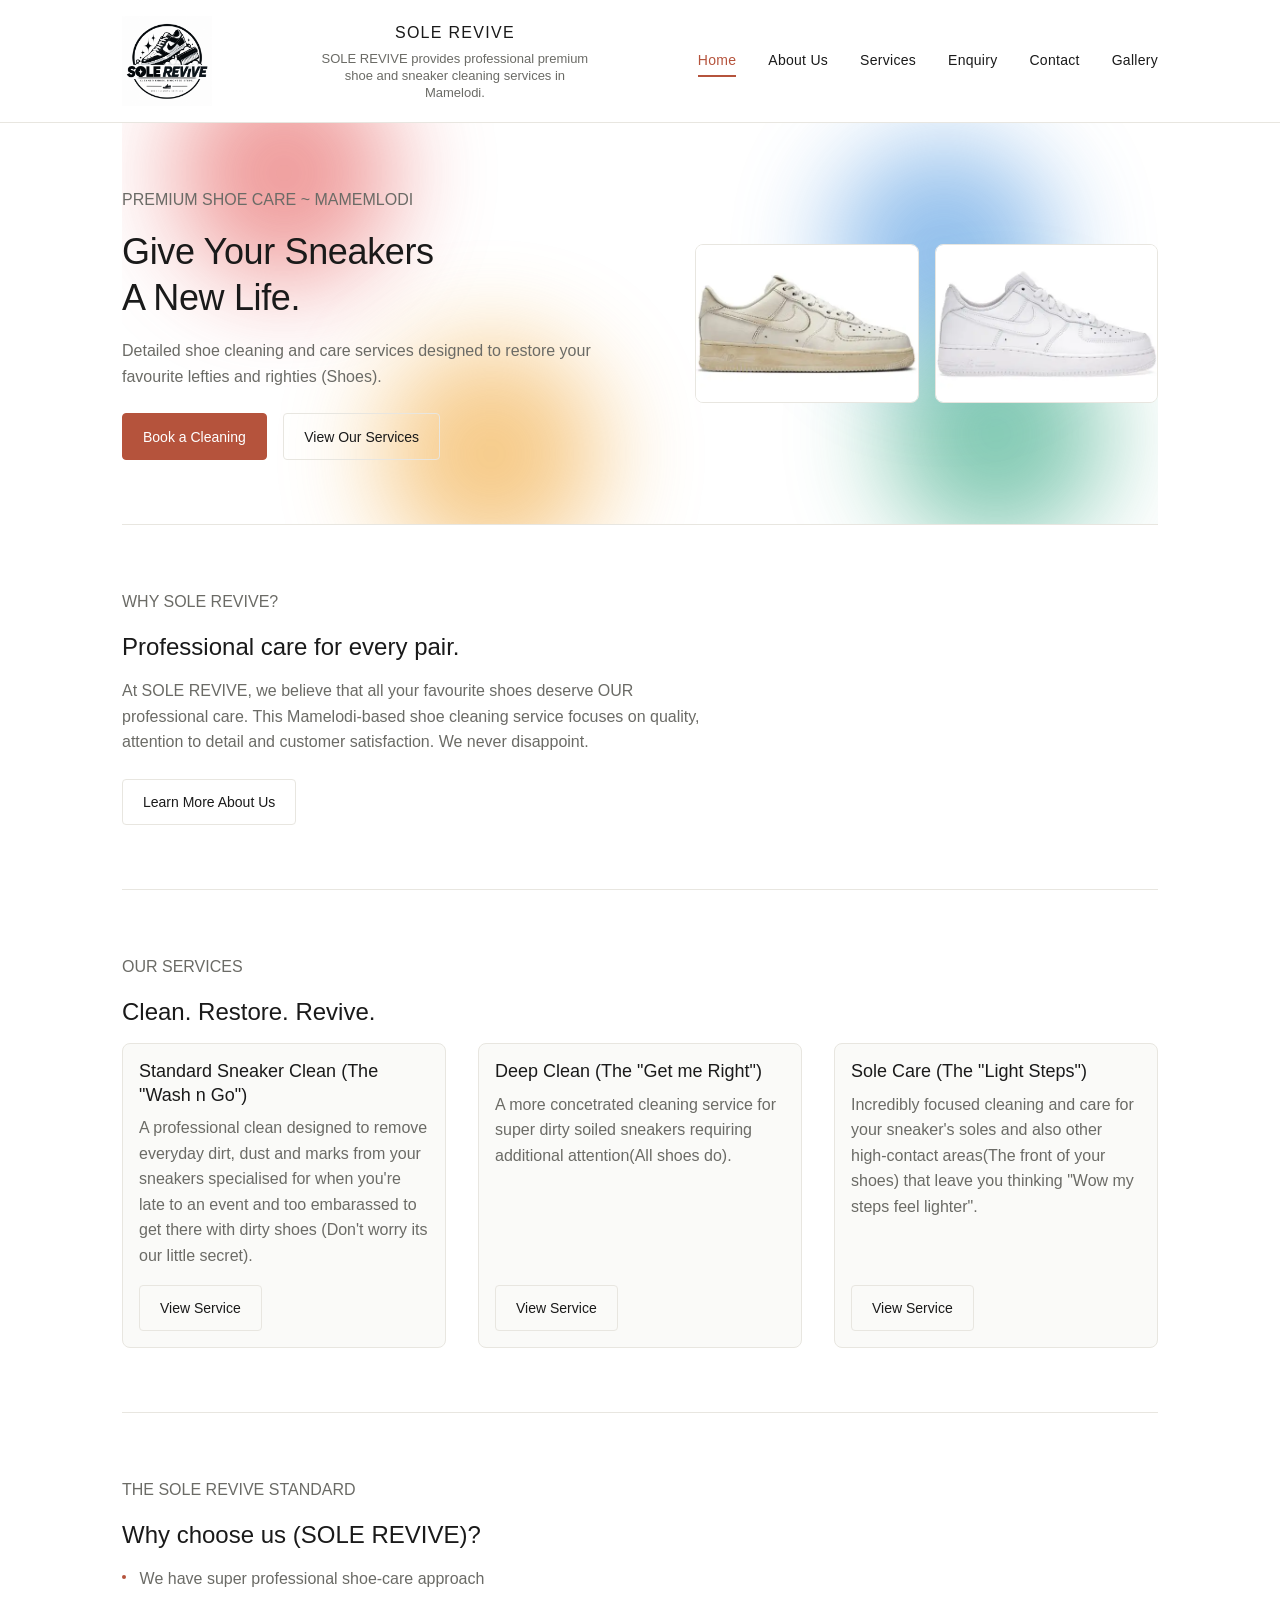
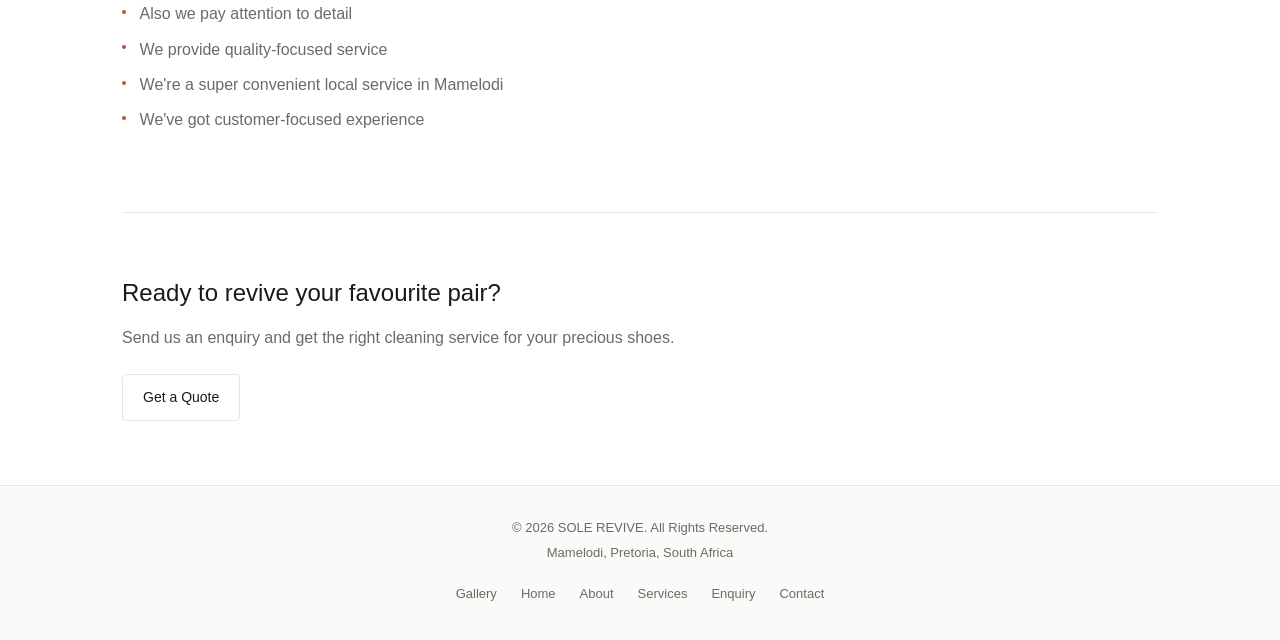
==== commit 54177d9b: "Editing website according to the rubric" ====
--- a/index.html
+++ b/index.html
@@ -1,10 +1,12 @@
 <!DOCTYPE html>
+<html lang="en">
 <head>
     <meta charset="UTF-8">
-    <meta name="viewport" content="width=device-width, initial scale=1.0">
+    <meta name="viewport" content="width=device-width, initial-scale=1.0">
     <title>SOLE REVIVE | Premium Shoe Cleaning</title>
     <link rel="stylesheet" href="CSS/style.css">
 </head>
+<body>
     <header>
             <a href="index.html" class="site-logo">
             <img src="images/Logo.png" alt="Sole Revive Logo">
@@ -13,10 +15,13 @@
             <a href="index.html">SOLE REVIVE</a>
             <h2>SOLE REVIVE provides professional premium shoe and sneaker cleaning services in Mamelodi.</h2>
         </div>
+        <!--Mobile menu button (CSS-only toggle, shown on small screens)-->
+        <input type="checkbox" id="nav-toggle" class="nav-toggle" aria-label="Toggle navigation menu">
+        <label for="nav-toggle" class="nav-toggle-label" aria-hidden="true"></label>
         <nav>
             <!--Main Navigation-->
             <ul>
-                <li><a href="index.html">Home</a></li>
+                <li><a href="index.html" aria-current="page">Home</a></li>
                 <li><a href="about.html">About Us</a></li>
                 <li><a href="services.html">Services</a></li>
                 <li><a href="enquiry.html">Enquiry</a></li>
@@ -27,7 +32,8 @@
     </header>
     <main>
         <section class="hero">
-            <!--Decorative colour smudges: fade out as the visitor scrolls, echoing the cleaning process-->
+            <!--Decorative colour smudges: fade out as the visitor scrolls, and i made this so
+             it kind of resembles the cleaning process-->
             <span class="hero-smudge smudge-1" aria-hidden="true"></span>
             <span class="hero-smudge smudge-2" aria-hidden="true"></span>
             <span class="hero-smudge smudge-3" aria-hidden="true"></span>
--- a/CSS/style.css
+++ b/CSS/style.css
@@ -1,12 +1,18 @@
+*,
+*::before,
+*::after {
+    box-sizing: border-box;
+}
+
 * {
     margin: 0;
     padding: 0;
-    box-sizing: border-box;
 }
 
 img {
+    display: block;
     max-width: 100%;
-    display: block;
+    height: auto;
 }
 
 a {
@@ -18,7 +24,7 @@
     list-style: none;
 }
 
-/* ---- Colour & Typography Variables ---- */
+/* ---- Colour, Typography & Spacing Variables ---- */
 :root {
     --color-bg: #FFFFFF;
     --color-bg-soft: #FAFAF8;
@@ -34,6 +40,9 @@
     --spacing-md: 2rem;
     --spacing-lg: 4rem;
     --spacing-xl: 6rem;
+
+    --page-max: 1100px;   /* max width of the page content */
+    --gutter: 2rem;       /* left/right page padding (reduced on smaller screens) */
 }
 
 /* ---- Base Styles ---- */
@@ -45,22 +54,6 @@
     font-size: 16px;
 }
 
-/* ---- Sole Revive Logo ---- */
-.site-logo {
-    position: absolute;
-    top: 1rem;
-    left: 1.5rem;
-    width: 110px;
-    height: auto;
-    z-index: 10;
-}
-
-.site-logo img {
-    width: 100%;
-    height: auto;
-    display: block;
-}
-
 /* ---- Typography ---- */
 h1, h2, h3, h4 {
     font-weight: 500;
@@ -71,6 +64,7 @@
 h1 {
     font-size: 2.25rem;
     letter-spacing: -0.01em;
+    margin-bottom: 1rem;
 }
 
 h2 {
@@ -107,9 +101,9 @@
 
 /* ---- Layout Containers ---- */
 main {
-    max-width: 1100px;
+    max-width: var(--page-max);
     margin: 0 auto;
-    padding: 0 var(--spacing-md);
+    padding: 0 var(--gutter);
 }
 
 main > section {
@@ -121,74 +115,128 @@
     border-bottom: none;
 }
 
-/* ---- Header & Navigation ---- */
+/* ---- Header ----
+   The header background and border run edge-to-edge, while the content
+   inside lines up with the 1100px page container below it.
+   Row layout: [logo] [branding] [nav] */
 header {
+    position: relative;
     display: flex;
+    flex-wrap: wrap;
     align-items: center;
-    justify-content: space-between;
-    gap: var(--spacing-sm);
-    max-width: 1100px;
-    margin: 0 auto;
-    padding: 1rem var(--spacing-md);
+    gap: var(--spacing-sm) var(--spacing-md);
+    padding-block: 1rem;
+    padding-inline: max(var(--gutter), calc((100% - var(--page-max)) / 2 + var(--gutter)));
     border-bottom: 0.5px solid var(--color-border);
     background-color: var(--color-bg);
 }
 
+/* Logo sits in the normal flow (no more absolute positioning) */
+.site-logo {
+    display: block;
+    flex: 0 0 auto;
+    width: 90px;
+}
+
+.site-logo img {
+    width: 100%;
+    height: auto;
+}
+
+.site-logo:focus-visible {
+    outline: 2px solid var(--color-accent);
+    outline-offset: 3px;
+    border-radius: 4px;
+}
+
+/* Branding block */
+.branding {
+    flex: 1 1 14rem;
+    min-width: 0;
+    text-align: center;
+}
+
+.branding a {
+    display: inline-block;
+    font-size: 1rem;
+    font-weight: 500;
+    letter-spacing: 0.08em;
+}
+
+.branding a:hover {
+    color: var(--color-accent);
+}
+
+.branding a:focus-visible {
+    outline: 2px solid var(--color-accent);
+    outline-offset: 3px;
+    border-radius: 2px;
+}
+
+.branding h2 {
+    font-size: 0.8125rem;
+    font-weight: 400;
+    color: var(--color-text-secondary);
+    margin: 0.35rem auto 0;
+    max-width: 38ch;
+}
+
+/* ---- Main Navigation ---- */
 header nav {
-    flex: 1;
+    flex: 0 0 auto;
+    margin-left: auto;
 }
 
 header nav ul {
     display: flex;
+    flex-wrap: wrap;
     justify-content: flex-end;
-    gap: 2rem;
-    flex-wrap: wrap;
-}
-
-header nav ul li a {
+    gap: 0.5rem 2rem;
+}
+
+header nav a {
+    display: inline-block;
     font-size: 0.875rem;
     font-weight: 500;
     letter-spacing: 0.02em;
     color: var(--color-text);
     padding: 0.25rem 0;
     border-bottom: 2px solid transparent;
-    transition: border-color 0.2s ease, color 0.2s ease;
-}
-
-header nav ul li a:hover,
-header nav ul li a:focus {
+    transition: border-color 0.2s ease, color 0.2s ease, background-color 0.2s ease;
+}
+
+header nav a:hover,
+header nav a[aria-current="page"] {
     color: var(--color-accent);
     border-bottom-color: var(--color-accent);
 }
 
-/* Branding block */
-.branding {
-    text-align: center;
-    padding: var(--spacing-sm) var(--spacing-md) 0;
-}
-
-.branding a {
-    font-size: 1rem;
-    font-weight: 500;
-    letter-spacing: 0.08em;
-}
-
-.branding h2 {
-    font-size: 0.9375rem;
-    font-weight: 400;
-    color: var(--color-text-secondary);
-    margin-top: 0.5rem;
-}
-
-/* ---- Buttons / Call-to-Action Links ---- */
-a[href="enquiry.html"],
-a[href="services.html"],
-a[href="contact.html"],
-a[href="about.html"] {
+header nav a:focus-visible {
+    color: var(--color-accent);
+    outline: 2px solid var(--color-accent);
+    outline-offset: 4px;
+    border-radius: 2px;
+}
+
+header nav a:active {
+    color: var(--color-accent-dark);
+    border-bottom-color: var(--color-accent-dark);
+}
+
+/* Mobile menu toggle (checkbox + label, no JavaScript needed).
+   Hidden on desktop and tablet; switched on in the mobile media query. */
+.nav-toggle,
+.nav-toggle-label {
+    display: none;
+}
+
+/* ---- Buttons / Call-to-Action Links ----
+   Only links that are direct children of a section/article (or sit in the
+   hero text block) become buttons, so inline links such as the phone and
+   email in the contact details stay as normal links. */
+main :is(section, article) > a,
+.hero div > a {
     display: inline-block;
-}
-
-main a:not(header a):not(footer a) {
     font-size: 0.875rem;
     font-weight: 500;
     padding: 0.7rem 1.25rem;
@@ -200,24 +248,179 @@
     transition: background-color 0.2s ease, border-color 0.2s ease, color 0.2s ease;
 }
 
-main a:not(header a):not(footer a):hover {
+main :is(section, article) > a:hover,
+.hero div > a:hover {
     border-color: var(--color-accent);
     color: var(--color-accent);
 }
 
-/* Primary CTA style — first link in the hero section */
-section:first-of-type a:first-of-type {
+main :is(section, article) > a:focus-visible,
+.hero div > a:focus-visible {
+    outline: 2px solid var(--color-accent);
+    outline-offset: 3px;
+}
+
+main :is(section, article) > a:active,
+.hero div > a:active {
+    border-color: var(--color-accent-dark);
+    color: var(--color-accent-dark);
+}
+
+/* Primary CTA - the first link in the hero text block */
+.hero div > a:first-of-type {
     background-color: var(--color-accent);
     color: #FFFFFF;
     border-color: var(--color-accent);
 }
 
-section:first-of-type a:first-of-type:hover {
+.hero div > a:first-of-type:hover,
+.hero div > a:first-of-type:focus-visible {
     background-color: var(--color-accent-dark);
     border-color: var(--color-accent-dark);
     color: #FFFFFF;
 }
 
+.hero div > a:first-of-type:active {
+    background-color: var(--color-accent-dark);
+    border-color: var(--color-accent-dark);
+    color: #FFFFFF;
+    filter: brightness(0.92);
+}
+
+/* Inline text links (phone / email in the contact details) */
+address a {
+    color: var(--color-accent);
+    text-decoration: underline;
+    text-underline-offset: 3px;
+}
+
+address a:hover {
+    color: var(--color-accent-dark);
+}
+
+address a:focus-visible {
+    outline: 2px solid var(--color-accent);
+    outline-offset: 2px;
+    border-radius: 2px;
+}
+
+address a:active {
+    color: var(--color-text);
+}
+
+/* ---- Hero Section ----
+   Desktop: text on the left, before/after images on the right.
+   The decorative smudges fade out as the user scrolls down. */
+.hero {
+    position: relative;
+    overflow: hidden;
+    display: grid;
+    grid-template-columns: minmax(0, 1.1fr) minmax(0, 1fr);
+    align-items: center;
+    gap: var(--spacing-md) var(--spacing-lg);
+}
+
+/* Everything in the hero except the smudges sits above them */
+.hero > :not(.hero-smudge) {
+    position: relative;
+    z-index: 1;
+}
+
+/* Before / after images side by side */
+.hero > div:nth-of-type(2) {
+    display: grid;
+    grid-template-columns: 1fr 1fr;
+    gap: var(--spacing-sm);
+}
+
+.hero > div:nth-of-type(2) img {
+    width: 100%;
+    aspect-ratio: 7 / 5;
+    object-fit: cover;
+    border-radius: 8px;
+    border: 0.5px solid var(--color-border);
+}
+
+.hero-smudge {
+    position: absolute;
+    display: block;
+    width: 220px;
+    height: 220px;
+    border-radius: 50%;
+    filter: blur(50px);
+    opacity: 0.55;
+    z-index: 0;
+    pointer-events: none;
+}
+
+/* Scroll-linked fade only where the browser supports it; elsewhere the
+   smudges simply stay visible instead of vanishing instantly. */
+@supports (animation-timeline: scroll()) {
+    .hero-smudge {
+        animation: smudge-fade linear both;
+        animation-timeline: scroll(root block);
+        animation-range: 0 60vh;
+    }
+}
+
+.smudge-1 {
+    top: -60px;
+    left: 5%;
+    background-color: #E24B4A; /* red */
+}
+
+.smudge-2 {
+    top: 20px;
+    right: 10%;
+    background-color: #378ADD; /* blue */
+}
+
+.smudge-3 {
+    bottom: -40px;
+    left: 25%;
+    background-color: #EF9F27; /* yellow/orange */
+}
+
+.smudge-4 {
+    bottom: -20px;
+    right: 5%;
+    background-color: #1D9E75; /* green */
+}
+
+@keyframes smudge-fade {
+    from {
+        opacity: 0.55;
+        transform: scale(1) translateY(0);
+    }
+    to {
+        opacity: 0;
+        transform: scale(1.4) translateY(-40px);
+    }
+}
+
+/* ---- Entrance animation for each section as the page loads ----
+   "backwards" (not "both") so the finished animation no longer overrides
+   transforms or stacking on the element afterwards. */
+main > section {
+    animation: fade-up 0.7s ease backwards;
+}
+
+main > section:nth-of-type(1) { animation-delay: 0s; }
+main > section:nth-of-type(2) { animation-delay: 0.1s; }
+main > section:nth-of-type(3) { animation-delay: 0.2s; }
+main > section:nth-of-type(4) { animation-delay: 0.3s; }
+main > section:nth-of-type(5) { animation-delay: 0.4s; }
+
+@keyframes fade-up {
+    from {
+        opacity: 0;
+        transform: translateY(16px);
+    }
+    to {
+        opacity: 1;
+        transform: translateY(0);
+    }
+}
 
 /* ---- Articles / Service Cards ---- */
 article {
@@ -228,6 +431,39 @@
     margin-bottom: var(--spacing-sm);
 }
 
+article:last-child {
+    margin-bottom: 0;
+}
+
+/* Card images keep a consistent shape whatever size the source file is */
+article > img {
+    width: 100%;
+    max-width: 420px;
+    aspect-ratio: 4 / 3;
+    object-fit: cover;
+    border-radius: 6px;
+    margin-top: var(--spacing-sm);
+}
+
+/* Card grid: lays out groups of <article> cards (services, locations).
+   Single column by default; widened in the media queries below. */
+.card-grid {
+    display: grid;
+    grid-template-columns: 1fr;
+    gap: var(--spacing-md);
+}
+
+.card-grid article {
+    display: flex;
+    flex-direction: column;
+    align-items: flex-start;
+    margin-bottom: 0;
+}
+
+.card-grid article > a {
+    margin-top: auto;
+}
+
 /* ---- Lists ---- */
 main ul li,
 main ol li {
@@ -235,6 +471,15 @@
     padding-left: 1.1rem;
     position: relative;
     margin-bottom: 0.6rem;
+}
+
+main ul li:last-child,
+main ol li:last-child {
+    margin-bottom: 0;
+}
+
+main ul {
+    margin-bottom: 1rem;
 }
 
 main ul li::before {
@@ -272,6 +517,11 @@
     max-width: 600px;
 }
 
+/* The pages use <br> tags between fields; spacing is handled with margins instead */
+form br {
+    display: none;
+}
+
 fieldset {
     border: 0.5px solid var(--color-border);
     border-radius: 8px;
@@ -291,6 +541,14 @@
     font-size: 0.875rem;
     color: var(--color-text-secondary);
     margin-bottom: 0.3rem;
+}
+
+fieldset label {
+    margin-top: 1rem;
+}
+
+fieldset legend + label {
+    margin-top: 0;
 }
 
 input[type="text"],
@@ -300,7 +558,9 @@
 input[type="date"],
 select,
 textarea {
+    display: block;
     width: 100%;
+    max-width: 100%;
     font-family: var(--font-base);
     font-size: 0.9375rem;
     color: var(--color-text);
@@ -309,13 +569,52 @@
     border-radius: 4px;
     background-color: var(--color-bg);
     margin-bottom: 0.5rem;
-}
-
-input:focus,
-select:focus,
-textarea:focus {
+    transition: border-color 0.2s ease, box-shadow 0.2s ease;
+}
+
+textarea {
+    resize: vertical;
+    min-height: 7rem;
+}
+
+::placeholder {
+    color: #9A9A94;
+    opacity: 1;
+}
+
+input:hover,
+select:hover,
+textarea:hover {
+    border-color: var(--color-text-secondary);
+}
+
+input:focus-visible,
+select:focus-visible,
+textarea:focus-visible {
     outline: none;
     border-color: var(--color-accent);
+    box-shadow: 0 0 0 3px rgba(181, 83, 60, 0.2);
+}
+
+/* Only flag a field as invalid once the visitor has interacted with it */
+input:user-invalid,
+select:user-invalid,
+textarea:user-invalid {
+    border-color: #C0392B;
+}
+
+input:user-invalid:focus-visible,
+select:user-invalid:focus-visible,
+textarea:user-invalid:focus-visible {
+    box-shadow: 0 0 0 3px rgba(192, 57, 43, 0.2);
+}
+
+input:disabled,
+select:disabled,
+textarea:disabled {
+    background-color: var(--color-bg-soft);
+    color: var(--color-text-secondary);
+    cursor: not-allowed;
 }
 
 input[type="submit"],
@@ -334,12 +633,14 @@
 }
 
 input[type="submit"] {
+    margin-top: 0.5rem;
     background-color: var(--color-accent);
     border-color: var(--color-accent);
     color: #FFFFFF;
 }
 
-input[type="submit"]:hover {
+input[type="submit"]:hover,
+input[type="submit"]:focus-visible {
     background-color: var(--color-accent-dark);
     border-color: var(--color-accent-dark);
 }
@@ -348,68 +649,22 @@
     border-color: var(--color-text-secondary);
 }
 
-/* Branding block */
-.branding {
-    text-align: center;
-    padding: var(--spacing-sm) var(--spacing-md) 0;
-}
-
-.branding a {
-    font-size: 1rem;
-    font-weight: 500;
-    letter-spacing: 0.08em;
-}
-
-.branding h2 {
-    font-size: 0.9375rem;
-    font-weight: 400;
-    color: var(--color-text-secondary);
-    margin-top: 0.5rem;
-}
-
-/* ---- Buttons / Call-to-Action Links ---- */
-a[href="enquiry.html"],
-a[href="services.html"],
-a[href="contact.html"],
-a[href="about.html"] {
-    display: inline-block;
-}
-
-main a:not(header a):not(footer a) {
-    font-size: 0.875rem;
-    font-weight: 500;
-    padding: 0.7rem 1.25rem;
-    border-radius: 4px;
-    margin-right: 0.75rem;
-    margin-top: 0.5rem;
-    border: 1px solid var(--color-border);
-    color: var(--color-text);
-    transition: background-color 0.2s ease, border-color 0.2s ease, color 0.2s ease;
-}
-
-main a:not(header a):not(footer a):hover {
-    border-color: var(--color-accent);
-    color: var(--color-accent);
-}
-
-/* Primary CTA style */
-section:first-of-type a:first-of-type {
-    background-color: var(--color-accent);
-    color: #FFFFFF;
-    border-color: var(--color-accent);
-}
-
-section:first-of-type a:first-of-type:hover {
-    background-color: var(--color-accent-dark);
-    border-color: var(--color-accent-dark);
-    color: #FFFFFF;
+input[type="submit"]:focus-visible,
+input[type="reset"]:focus-visible {
+    outline: 2px solid var(--color-accent);
+    outline-offset: 3px;
+}
+
+input[type="submit"]:active,
+input[type="reset"]:active {
+    transform: translateY(1px);
 }
 
 /* ---- Footer ---- */
 footer {
     background-color: var(--color-bg-soft);
     border-top: 0.5px solid var(--color-border);
-    padding: var(--spacing-md);
+    padding: var(--spacing-md) var(--gutter);
     text-align: center;
 }
 
@@ -424,151 +679,35 @@
     margin-top: 1rem;
     display: flex;
     justify-content: center;
-    gap: 1.5rem;
+    gap: 0.5rem 1.5rem;
     flex-wrap: wrap;
 }
 
 footer nav a {
     font-size: 0.8125rem;
     color: var(--color-text-secondary);
+    padding: 0.25rem 0;
 }
 
 footer nav a:hover {
     color: var(--color-accent);
 }
 
-/* Keeps the logo neatly positioned on smaller screens */
-@media screen and (max-width: 600px) {
-    .site-logo {
-        top: 0.75rem;
-        left: 0.75rem;
-        width: 80px;
-    }
-}
-
-/* ---- Hero Section ----
-   The hero section is the first section on the homepage, and it has a few
-   decorative elements that fade out as the user scrolls down. */
-.hero {
-    position: relative;
-    overflow: hidden;
-}
-
-.hero > div,
-.hero > * :not(.hero-smudge) {
-    position: relative;
-    z-index: 1;
-}
-
-.hero-smudge {
-    position: absolute;
-    display: block;
-    width: 220px;
-    height: 220px;
-    border-radius: 50%;
-    filter: blur(50px);
-    opacity: 0.55;
-    z-index: 0;
-    pointer-events: none;
-    animation: smudge-fade linear both;
-    animation-timeline: scroll(root block);
-    animation-range: 0 60vh;
-}
-
-.smudge-1 {
-    top: -60px;
-    left: 5%;
-    background-color: #E24B4A; /* red */
-}
-
-.smudge-2 {
-    top: 20px;
-    right: 10%;
-    background-color: #378ADD; /* blue */
-}
-
-.smudge-3 {
-    bottom: -40px;
-    left: 25%;
-    background-color: #EF9F27; /* yellow/orange */
-}
-
-.smudge-4 {
-    bottom: -20px;
-    right: 5%;
-    background-color: #1D9E75; /* green */
-}
-
-@keyframes smudge-fade {
-    from {
-        opacity: 0.55;
-        transform: scale(1) translateY(0);
-    }
-    to {
-        opacity: 0;
-        transform: scale(1.4) translateY(-40px);
-    }
-}
-
-/* ---- Entrance animation for each section as the page loads ---- */
-main > section {
-    animation: fade-up 0.7s ease both;
-}
-
-main > section:nth-of-type(1) { animation-delay: 0s; }
-main > section:nth-of-type(2) { animation-delay: 0.1s; }
-main > section:nth-of-type(3) { animation-delay: 0.2s; }
-main > section:nth-of-type(4) { animation-delay: 0.3s; }
-main > section:nth-of-type(5) { animation-delay: 0.4s; }
-
-@keyframes fade-up {
-    from {
-        opacity: 0;
-        transform: translateY(16px);
-    }
-    to {
-        opacity: 1;
-        transform: translateY(0);
-    }
-}
-
-/* Reduced motion: respect user preference */
-@media (prefers-reduced-motion: reduce) {
-    .hero-smudge {
-        animation: none;
-        opacity: 0.2;
-    }
-
-    main > section {
-        animation: none;
-    }
-
-    article,
-    a,
-    input,
-    select,
-    textarea {
-        transition: none;
-    }
-}
-
-/* Card grid: used to lay out groups of <article> cards (services,
-   locations, etc.) separately from their section heading. Single
-   column by default for a clean, full-width stacked look. */
-.card-grid {
-    display: grid;
-    grid-template-columns: 1fr;
-    gap: var(--spacing-md);
-}
-
-.card-grid article {
-    margin-bottom: 0;
-}
-
-/*  Gallery  */
+footer nav a:focus-visible {
+    color: var(--color-accent);
+    outline: 2px solid var(--color-accent);
+    outline-offset: 3px;
+    border-radius: 2px;
+}
+
+footer nav a:active {
+    color: var(--color-accent-dark);
+}
+
+/* ---- Gallery ---- */
 .gallery-grid {
     display: grid;
-    grid-template-columns: repeat(auto-fit, minmax(220px, 1fr));
+    grid-template-columns: repeat(3, 1fr);
     gap: var(--spacing-sm);
 }
 
@@ -578,12 +717,9 @@
     overflow: hidden;
     background-color: var(--color-bg-soft);
     border: 0.5px solid var(--color-border);
-    transition: transform 0.25s ease, box-shadow 0.25s ease;
-}
-
-.gallery-grid figure:hover {
-    transform: translateY(-4px);
-    box-shadow: 0 10px 24px rgba(26, 26, 26, 0.08);
+    border-top: 4px solid transparent;
+    transition: transform 0.3s ease, box-shadow 0.3s ease;
+    animation: fade-up 0.6s ease backwards;
 }
 
 .gallery-grid img {
@@ -591,10 +727,6 @@
     aspect-ratio: 1 / 1;
     object-fit: cover;
     transition: transform 0.4s ease;
-}
-
-.gallery-grid figure:hover img {
-    transform: scale(1.05);
 }
 
 .gallery-grid figcaption {
@@ -603,6 +735,42 @@
     font-weight: 500;
     color: var(--color-text-secondary);
     text-align: center;
+}
+
+/* Colour-cycled top accent on each gallery card, using the paint-splatter palette */
+.gallery-grid figure:nth-child(4n+1) { border-top-color: #E24B4A; }
+.gallery-grid figure:nth-child(4n+2) { border-top-color: #378ADD; }
+.gallery-grid figure:nth-child(4n+3) { border-top-color: #EF9F27; }
+.gallery-grid figure:nth-child(4n+4) { border-top-color: #1D9E75; }
+
+/* Staggered entrance for gallery items as the page loads */
+.gallery-grid figure:nth-child(1) { animation-delay: 0.05s; }
+.gallery-grid figure:nth-child(2) { animation-delay: 0.1s; }
+.gallery-grid figure:nth-child(3) { animation-delay: 0.15s; }
+.gallery-grid figure:nth-child(4) { animation-delay: 0.2s; }
+.gallery-grid figure:nth-child(5) { animation-delay: 0.25s; }
+.gallery-grid figure:nth-child(6) { animation-delay: 0.3s; }
+
+/* Playful hover: lift, slight tilt, colourful glow matching the card's accent.
+   Limited to devices that can really hover, so touch screens don't get
+   "stuck" hover states after a tap. */
+@media (hover: hover) {
+    .gallery-grid figure:hover {
+        transform: translateY(-6px) rotate(-0.5deg);
+    }
+
+    .gallery-grid figure:nth-child(even):hover {
+        transform: translateY(-6px) rotate(0.5deg);
+    }
+
+    .gallery-grid figure:nth-child(4n+1):hover { box-shadow: 0 14px 28px rgba(226, 75, 74, 0.25); }
+    .gallery-grid figure:nth-child(4n+2):hover { box-shadow: 0 14px 28px rgba(55, 138, 221, 0.25); }
+    .gallery-grid figure:nth-child(4n+3):hover { box-shadow: 0 14px 28px rgba(239, 159, 39, 0.25); }
+    .gallery-grid figure:nth-child(4n+4):hover { box-shadow: 0 14px 28px rgba(29, 158, 117, 0.25); }
+
+    .gallery-grid figure:hover img {
+        transform: scale(1.05);
+    }
 }
 
 /* Animated gradient heading */
@@ -627,6 +795,11 @@
     overflow: hidden;
 }
 
+.gallery-hero > :not(.gallery-blob) {
+    position: relative;
+    z-index: 1;
+}
+
 .gallery-blob {
     position: absolute;
     display: block;
@@ -634,13 +807,8 @@
     filter: blur(45px);
     opacity: 0.35;
     z-index: 0;
+    pointer-events: none;
     animation: blob-float 9s ease-in-out infinite;
-}
-
-.gallery-hero p,
-.gallery-hero h1 {
-    position: relative;
-    z-index: 1;
 }
 
 .blob-1 {
@@ -675,48 +843,312 @@
     50% { transform: translate(15px, -20px) scale(1.1); }
 }
 
-/* Colour-cycled top accent on each gallery card, using the paint-splatter palette */
-.gallery-grid figure {
-    border-top: 4px solid transparent;
-}
-
-.gallery-grid figure:nth-child(4n+1) { border-top-color: #E24B4A; }
-.gallery-grid figure:nth-child(4n+2) { border-top-color: #378ADD; }
-.gallery-grid figure:nth-child(4n+3) { border-top-color: #EF9F27; }
-.gallery-grid figure:nth-child(4n+4) { border-top-color: #1D9E75; }
-
-/* Playful hover: lift, slight tilt, colourful glow matching the card's accent */
-.gallery-grid figure {
-    transition: transform 0.3s ease, box-shadow 0.3s ease;
-}
-
-.gallery-grid figure:nth-child(4n+1):hover { box-shadow: 0 14px 28px rgba(226, 75, 74, 0.25); }
-.gallery-grid figure:nth-child(4n+2):hover { box-shadow: 0 14px 28px rgba(55, 138, 221, 0.25); }
-.gallery-grid figure:nth-child(4n+3):hover { box-shadow: 0 14px 28px rgba(239, 159, 39, 0.25); }
-.gallery-grid figure:nth-child(4n+4):hover { box-shadow: 0 14px 28px rgba(29, 158, 117, 0.25); }
-
-.gallery-grid figure:hover {
-    transform: translateY(-6px) rotate(-0.5deg);
-}
-
-.gallery-grid figure:nth-child(even):hover {
-    transform: translateY(-6px) rotate(0.5deg);
-}
-
-/* Staggered entrance for gallery items as the page loads */
-.gallery-grid figure {
-    animation: fade-up 0.6s ease both;
-}
-
-.gallery-grid figure:nth-child(1) { animation-delay: 0.05s; }
-.gallery-grid figure:nth-child(2) { animation-delay: 0.1s; }
-.gallery-grid figure:nth-child(3) { animation-delay: 0.15s; }
-.gallery-grid figure:nth-child(4) { animation-delay: 0.2s; }
-.gallery-grid figure:nth-child(5) { animation-delay: 0.25s; }
-.gallery-grid figure:nth-child(6) { animation-delay: 0.3s; }
-
-/* Reduced motion: disable the gallery's decorative animation on request */
+/* ---- Desktop-only enhancements (1025px and up) ---- */
+@media screen and (min-width: 1025px) {
+    /* Three service/location cards side by side */
+    .card-grid {
+        grid-template-columns: repeat(3, 1fr);
+    }
+
+    /* A card that contains an image (Services page): text left, image right.
+       Falls back to the stacked layout in browsers without :has(). */
+    article:has(> img) {
+        display: grid;
+        grid-template-columns: minmax(0, 1fr) 300px;
+        grid-template-rows: repeat(6, auto) 1fr;
+        column-gap: var(--spacing-md);
+        padding: var(--spacing-md);
+    }
+
+    article:has(> img) > * {
+        grid-column: 1;
+        justify-self: start;
+    }
+
+    article:has(> img) > p,
+    article:has(> img) > ul {
+        justify-self: stretch;
+    }
+
+    article:has(> img) > img {
+        grid-column: 2;
+        grid-row: 1 / -1;
+        justify-self: stretch;
+        align-self: start;
+        max-width: none;
+        margin-top: 0;
+    }
+}
+
+/* TABLET  (601px - 1024px) */
+@media screen and (max-width: 1024px) {
+    :root {
+        --gutter: 1.5rem;
+        --spacing-lg: 3rem;
+    }
+
+    h1 {
+        font-size: 2rem;
+    }
+
+    /* Header: logo + branding on row one, navigation on row two */
+    header {
+        gap: 0.75rem 1.5rem;
+    }
+
+    .site-logo {
+        width: 76px;
+    }
+
+    header nav {
+        flex: 1 1 100%;
+        order: 3;
+        margin-left: 0;
+        padding-top: 0.75rem;
+        border-top: 0.5px solid var(--color-border);
+    }
+
+    header nav ul {
+        justify-content: center;
+        gap: 0.5rem 1.75rem;
+    }
+
+    /* Hero: single column, images below the text */
+    .hero {
+        grid-template-columns: 1fr;
+    }
+
+    .hero > div:nth-of-type(2) {
+        max-width: 560px;
+    }
+
+    /* Cards: two columns, an odd last card spans the full row */
+    .card-grid {
+        grid-template-columns: repeat(2, 1fr);
+    }
+
+    .card-grid article:last-child:nth-child(odd) {
+        grid-column: 1 / -1;
+    }
+}
+
+/* MOBILE  (600px and below) */
+@media screen and (max-width: 600px) {
+    :root {
+        --gutter: 1rem;
+        --spacing-lg: 2.25rem;
+        --spacing-md: 1.5rem;
+    }
+
+    h1 {
+        font-size: 1.75rem;
+    }
+
+    h2 {
+        font-size: 1.3rem;
+    }
+
+    /* Header: logo | wordmark | menu button, menu opens underneath */
+    header {
+        flex-wrap: wrap;
+        gap: 0.5rem 0.75rem;
+        padding-block: 0.75rem;
+    }
+
+    .site-logo {
+        width: 52px;
+    }
+
+    .branding {
+        flex: 1 1 0;
+        text-align: left;
+    }
+
+    /* The long tagline is hidden here to keep the header feeling compact to the reader */
+    .branding h2 {
+        display: none;
+    }
+
+    /* Menu button */
+    .nav-toggle {
+        display: block;
+        position: absolute;
+        width: 1px;
+        height: 1px;
+        opacity: 0;
+        pointer-events: none;
+    }
+
+    .nav-toggle-label {
+        position: relative;
+        display: flex;
+        align-items: center;
+        justify-content: center;
+        flex: 0 0 auto;
+        width: 44px;
+        height: 44px;
+        margin-left: auto;
+        border: 1px solid var(--color-border);
+        border-radius: 4px;
+        cursor: pointer;
+    }
+
+    .nav-toggle-label::before,
+    .nav-toggle-label::after {
+        content: "";
+        display: block;
+        width: 20px;
+        height: 2px;
+        background-color: var(--color-text);
+        transition: transform 0.2s ease, box-shadow 0.2s ease, opacity 0.2s ease;
+    }
+
+    /* ::before draws the middle bar plus the top and bottom bars (via shadows) */
+    .nav-toggle-label::before {
+        box-shadow: 0 -6px 0 var(--color-text), 0 6px 0 var(--color-text);
+    }
+
+    /* ::after is the second stroke of the "X" shown when the menu is open */
+    .nav-toggle-label::after {
+        position: absolute;
+        opacity: 0;
+    }
+
+    .nav-toggle-label:hover {
+        border-color: var(--color-accent);
+    }
+
+    .nav-toggle:focus-visible + .nav-toggle-label {
+        outline: 2px solid var(--color-accent);
+        outline-offset: 2px;
+    }
+
+    .nav-toggle:checked + .nav-toggle-label {
+        border-color: var(--color-accent);
+    }
+
+    .nav-toggle:checked + .nav-toggle-label::before {
+        box-shadow: none;
+        transform: rotate(45deg);
+    }
+
+    .nav-toggle:checked + .nav-toggle-label::after {
+        opacity: 1;
+        transform: rotate(-45deg);
+    }
+
+    /* Collapsed by default, stacked list when the checkbox is checked */
+    header nav {
+        flex: 1 1 100%;
+        padding-top: 0;
+        border-top: none;
+    }
+
+    header nav ul {
+        display: none;
+        flex-direction: column;
+        flex-wrap: nowrap;
+        justify-content: flex-start;
+        gap: 0;
+        border-top: 0.5px solid var(--color-border);
+    }
+
+    .nav-toggle:checked ~ nav ul {
+        display: flex;
+    }
+
+    header nav a {
+        display: block;
+        padding: 0.85rem 0.25rem;
+        font-size: 1rem;
+        border-bottom: 0.5px solid var(--color-border);
+    }
+
+    header nav a:hover,
+    header nav a[aria-current="page"] {
+        border-bottom-color: var(--color-border);
+        background-color: var(--color-bg-soft);
+    }
+
+    /* Hero and cards: one column */
+    .card-grid {
+        grid-template-columns: 1fr;
+    }
+
+    .card-grid article {
+        align-items: stretch;
+    }
+
+    .hero > div:nth-of-type(2) {
+        max-width: none;
+    }
+
+    /* Buttons become full-width tap targets */
+    main :is(section, article) > a,
+    .hero div > a {
+        display: block;
+        text-align: center;
+        margin-right: 0;
+        padding: 0.85rem 1.25rem;
+    }
+
+    article > img {
+        max-width: none;
+    }
+
+    /* Forms: 16px fields stop iOS from zooming in on focus */
+    input[type="text"],
+    input[type="email"],
+    input[type="tel"],
+    input[type="number"],
+    input[type="date"],
+    select,
+    textarea {
+        font-size: 1rem;
+    }
+
+    input[type="submit"],
+    input[type="reset"] {
+        display: block;
+        width: 100%;
+        margin-right: 0;
+        margin-bottom: 0.75rem;
+        padding: 0.85rem 1.5rem;
+    }
+
+    fieldset {
+        padding: 0.75rem;
+    }
+
+    /* Gallery: two columns */
+    .gallery-grid {
+        grid-template-columns: repeat(2, 1fr);
+        gap: 0.75rem;
+    }
+
+    .gallery-grid figcaption {
+        padding: 0.5rem;
+        font-size: 0.75rem;
+    }
+
+    footer nav {
+        gap: 0.25rem 1.25rem;
+    }
+}
+
+/* ---- Reduced motion: respect the user's preference ---- */
 @media (prefers-reduced-motion: reduce) {
+    .hero-smudge {
+        animation: none;
+        opacity: 0.2;
+    }
+
+    main > section,
+    .gallery-grid figure,
+    .gallery-blob {
+        animation: none;
+    }
+
     .gradient-text {
         animation: none;
         background: none;
@@ -725,11 +1157,14 @@
         color: var(--color-text);
     }
 
-    .gallery-blob {
-        animation: none;
-    }
-
-    .gallery-grid figure {
-        animation: none;
-    }
-}
+    a,
+    input,
+    select,
+    textarea,
+    .gallery-grid figure,
+    .gallery-grid img,
+    .nav-toggle-label::before,
+    .nav-toggle-label::after {
+        transition: none;
+    }
+}
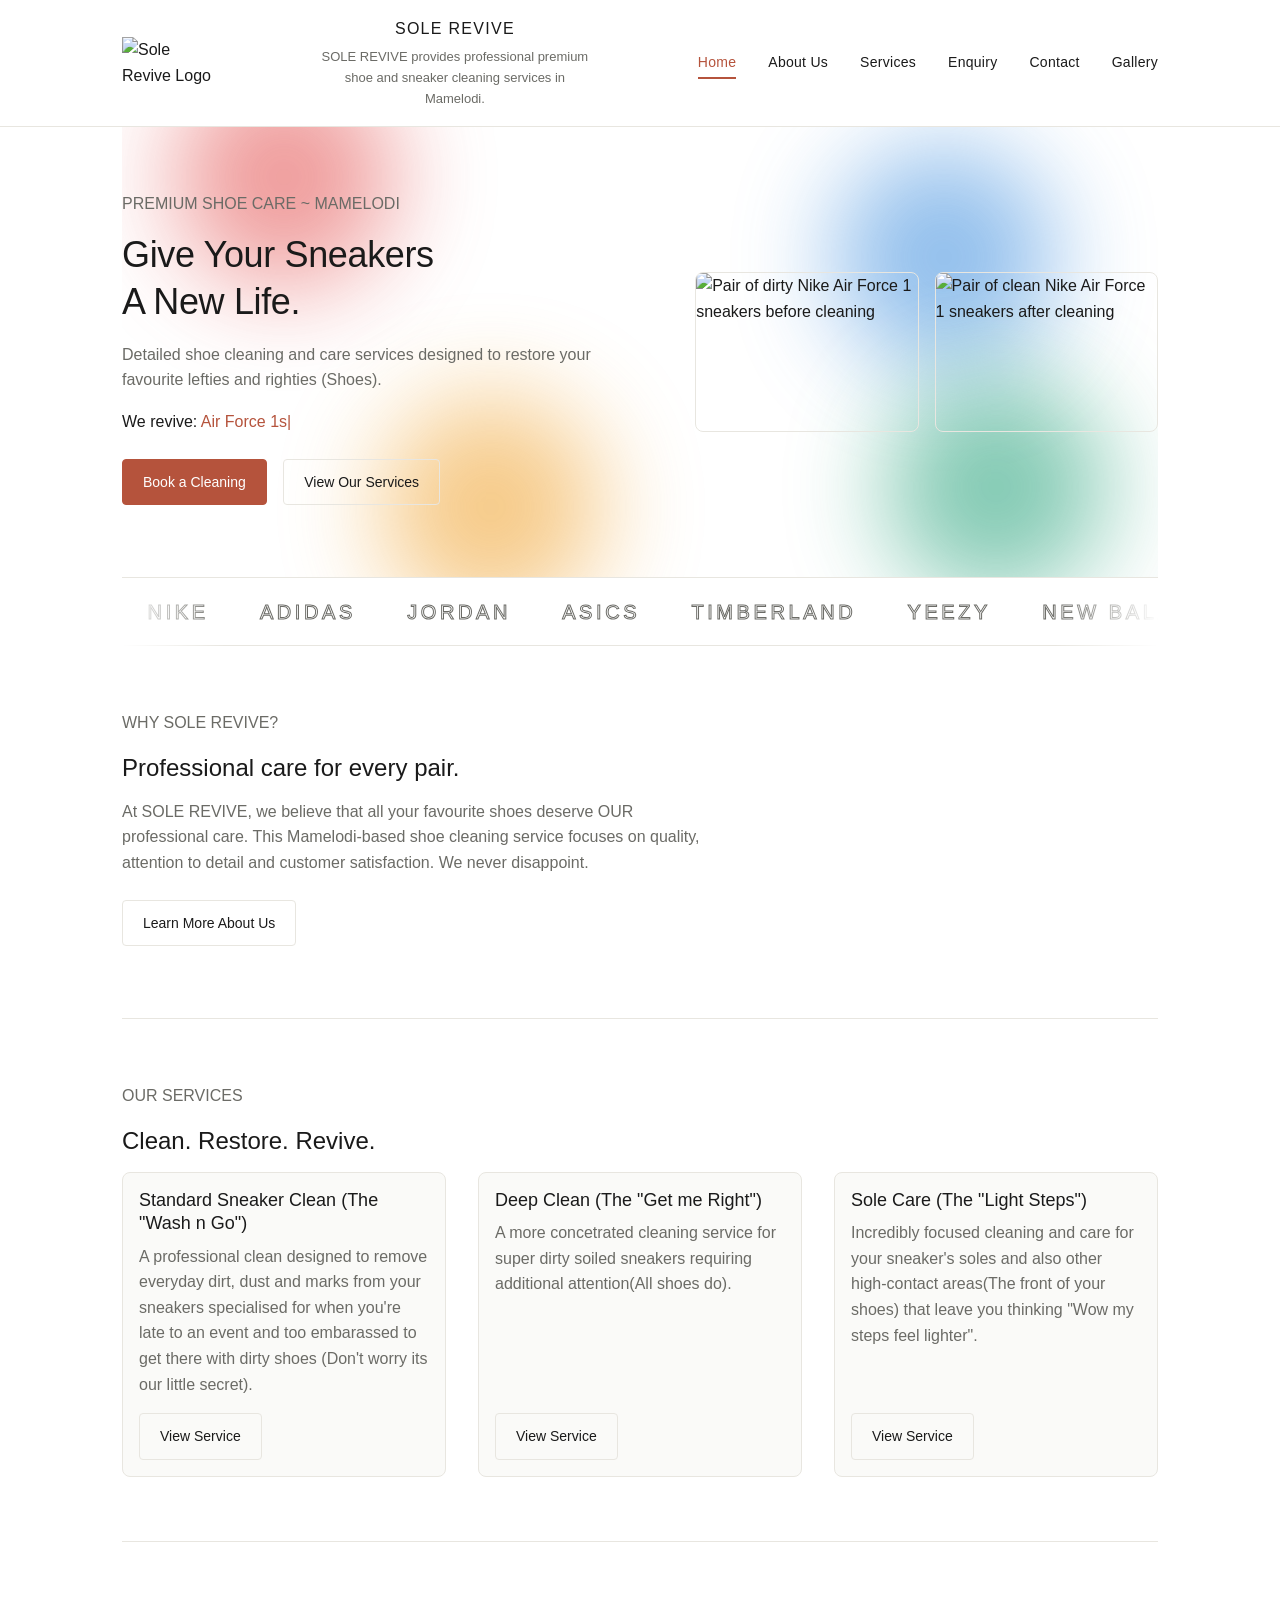
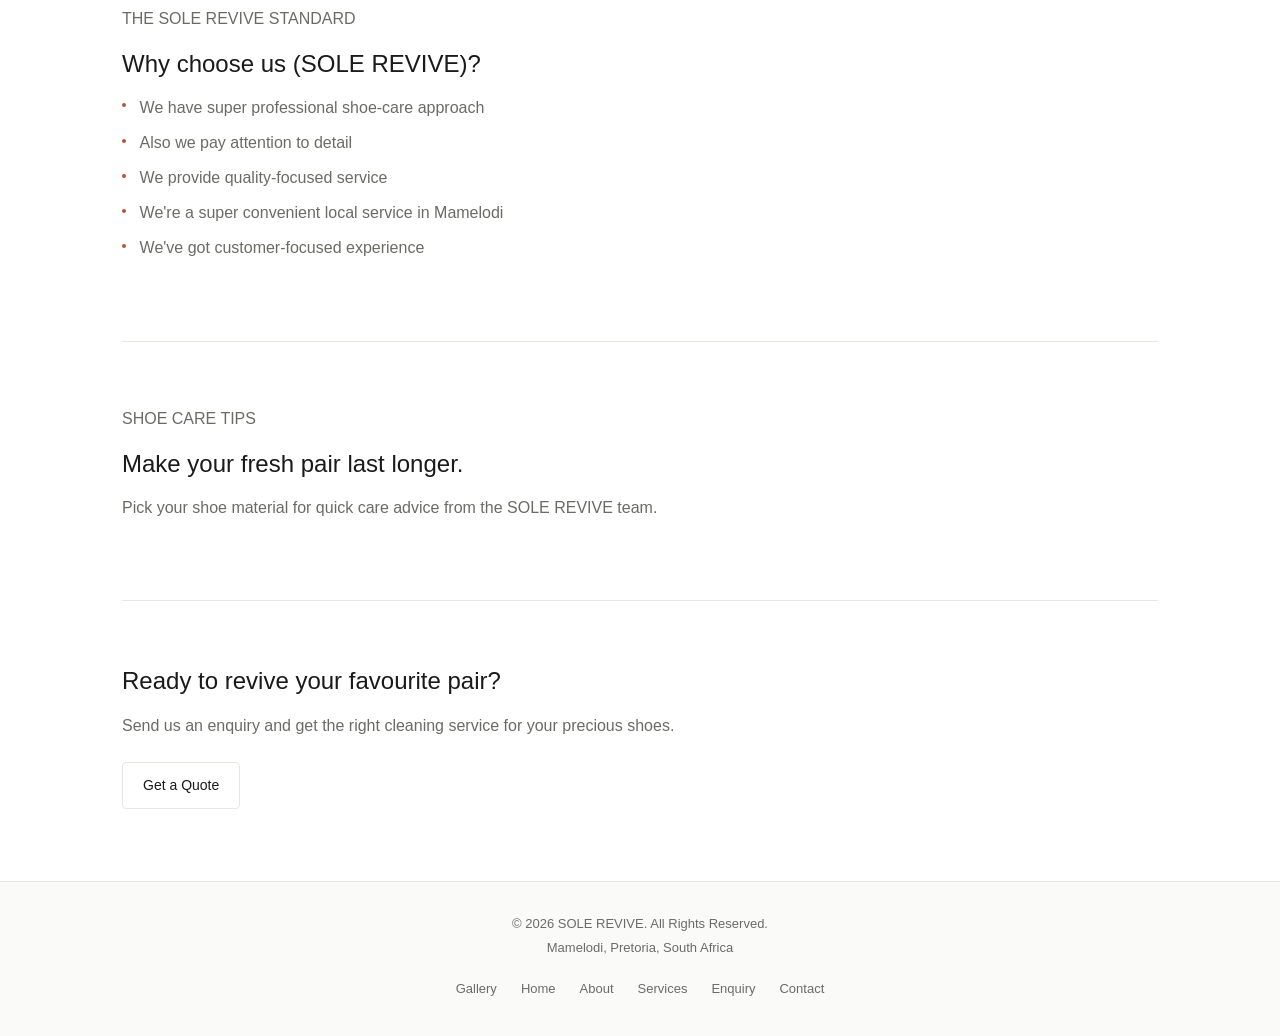
==== commit d5c5ddce: "Added effects accross the Index HTML page." ====
--- a/index.html
+++ b/index.html
@@ -3,17 +3,61 @@
 <head>
     <meta charset="UTF-8">
     <meta name="viewport" content="width=device-width, initial-scale=1.0">
-    <title>SOLE REVIVE | Premium Shoe Cleaning</title>
+    <title>SOLE REVIVE | Premium Sneaker Cleaning in Mamelodi, Pretoria</title>
+    <meta name="description" content="Professional sneaker and shoe cleaning in Mamelodi, Pretoria. Standard clean, deep clean, sole care and premium shoe care. Get your free quote today.">
+    <meta name="keywords" content="sneaker cleaning Mamelodi, shoe cleaning Pretoria, sneaker restoration, deep clean sneakers, sole care, premium shoe care, Sole Revive, sneaker cleaning service">
+    <meta name="author" content="SOLE REVIVE">
+    <meta name="robots" content="index, follow">
+    <meta name="theme-color" content="#B5533C">
+    <meta name="referrer" content="strict-origin-when-cross-origin">
+    <meta http-equiv="Content-Security-Policy" content="default-src 'self'; script-src 'self' https://cdnjs.cloudflare.com; style-src 'self' https://cdnjs.cloudflare.com; img-src 'self' data: https://cdnjs.cloudflare.com https://*.tile.openstreetmap.org https://*.tile.openstreetmap.fr; connect-src 'self'; font-src 'self'; object-src 'none'; base-uri 'self'; form-action 'self' mailto:">
+    <link rel="canonical" href="https://sole-revive.netlify.app/">
+    <link rel="icon" type="image/png" href="images/sole-revive-logo.png">
+    <!-- Open Graph / Twitter: how the page looks when shared on social media -->
+    <meta property="og:type" content="website">
+    <meta property="og:site_name" content="SOLE REVIVE">
+    <meta property="og:title" content="SOLE REVIVE | Premium Sneaker Cleaning in Mamelodi, Pretoria">
+    <meta property="og:description" content="Professional sneaker and shoe cleaning in Mamelodi, Pretoria. Standard clean, deep clean, sole care and premium shoe care. Get your free quote today.">
+    <meta property="og:url" content="https://sole-revive.netlify.app/">
+    <meta property="og:image" content="https://sole-revive.netlify.app/images/clean-nike-air-force-1-after-cleaning.webp">
+    <meta property="og:locale" content="en_ZA">
+    <meta name="twitter:card" content="summary_large_image">
+    <meta name="twitter:title" content="SOLE REVIVE | Premium Sneaker Cleaning in Mamelodi, Pretoria">
+    <meta name="twitter:description" content="Professional sneaker and shoe cleaning in Mamelodi, Pretoria. Standard clean, deep clean, sole care and premium shoe care. Get your free quote today.">
+    <meta name="geo.region" content="ZA-GP">
+    <meta name="geo.placename" content="Mamelodi, Pretoria">
     <link rel="stylesheet" href="CSS/style.css">
+    <script src="js/main.js" defer></script>
+    <!-- Structured data for local search (Google "LocalBusiness") -->
+    <script type="application/ld+json">
+    {
+      "@context": "https://schema.org",
+      "@type": "LocalBusiness",
+      "name": "SOLE REVIVE",
+      "description": "Professional premium shoe and sneaker cleaning in Mamelodi, Pretoria.",
+      "url": "https://sole-revive.netlify.app/",
+      "image": "https://sole-revive.netlify.app/images/sole-revive-logo.png",
+      "telephone": "+27123456767",
+      "email": "info@solerevive.co.za",
+      "address": { "@type": "PostalAddress", "addressLocality": "Mamelodi", "addressRegion": "Gauteng", "addressCountry": "ZA" },
+      "geo": { "@type": "GeoCoordinates", "latitude": -25.710139, "longitude": 28.381444 },
+      "areaServed": ["Mamelodi", "Pretoria East"],
+      "openingHoursSpecification": [
+        { "@type": "OpeningHoursSpecification", "dayOfWeek": ["Monday","Tuesday","Wednesday","Thursday","Friday"], "opens": "08:00", "closes": "17:00" },
+        { "@type": "OpeningHoursSpecification", "dayOfWeek": "Saturday", "opens": "09:00", "closes": "13:00" }
+      ]
+    }
+    </script>
 </head>
 <body>
+    <a class="skip-link" href="#main">Skip to main content</a>
     <header>
             <a href="index.html" class="site-logo">
-            <img src="images/Logo.png" alt="Sole Revive Logo">
+            <img src="images/sole-revive-logo.png" alt="Sole Revive Logo">
         </a>
         <div class="branding">
             <a href="index.html">SOLE REVIVE</a>
-            <h2>SOLE REVIVE provides professional premium shoe and sneaker cleaning services in Mamelodi.</h2>
+            <p class="tagline">SOLE REVIVE provides professional premium shoe and sneaker cleaning services in Mamelodi.</p>
         </div>
         <!--Mobile menu button (CSS-only toggle, shown on small screens)-->
         <input type="checkbox" id="nav-toggle" class="nav-toggle" aria-label="Toggle navigation menu">
@@ -30,16 +74,15 @@
             </ul>
         </nav>
     </header>
-    <main>
+    <main id="main">
         <section class="hero">
-            <!--Decorative colour smudges: fade out as the visitor scrolls, and i made this so
-             it kind of resembles the cleaning process-->
+            <!--Decorative colour smudges: fade out as the visitor scrolls, resembling our cleaning process-->
             <span class="hero-smudge smudge-1" aria-hidden="true"></span>
             <span class="hero-smudge smudge-2" aria-hidden="true"></span>
             <span class="hero-smudge smudge-3" aria-hidden="true"></span>
             <span class="hero-smudge smudge-4" aria-hidden="true"></span>
             <div>
-            <p>PREMIUM SHOE CARE ~ MAMEMLODI</p>
+            <p>PREMIUM SHOE CARE ~ MAMELODI</p>
                 <h1>
                     Give Your Sneakers
                     <br>
@@ -49,16 +92,27 @@
                     Detailed shoe cleaning and care services designed
                     to restore your favourite lefties and righties (Shoes).
             </p>
+            <!--Typewriter line: script cycles the highlighted shoe names-->
+            <p class="hero-typed" aria-label="We revive Air Force 1s, Jordans, Adidas Campus, Timberlands and Asics GELs.">
+                <span aria-hidden="true">We revive: <span class="typed-text" data-phrases="Air Force 1s|Jordans|Adidas Campus|Timberlands|Asics GELs|Your favourite pair">Air Force 1s</span><span class="typed-caret">|</span></span>
+            </p>
                 <!--Main Call to action-->
                 <a href="enquiry.html">Book a Cleaning</a>
                 <a href="services.html">View Our Services</a>
             </div>
             <div>
                 <!--Hero Image-->
-                <img src="images/Dirty Air force 1.webp" alt="Pair of dirty Nike Air Force 1 sneakers before cleaning"><!--Before the expert cleaning service from sole revive-->
-                <img src="images/Clean Air Foprce one.webp" alt="Pair of clean Nike Air Force 1 sneakers after cleaning"><!--After the expert cleaning service from sole revive-->
+                <img src="images/dirty-nike-air-force-1-before-cleaning.webp" alt="Pair of dirty Nike Air Force 1 sneakers before cleaning" width="474" height="338" fetchpriority="high"><!--Before the expert cleaning service from sole revive-->
+                <img src="images/clean-nike-air-force-1-after-cleaning.webp" alt="Pair of clean Nike Air Force 1 sneakers after cleaning" width="474" height="338" fetchpriority="high"><!--After the expert cleaning service from sole revive-->
             </div>
         </section> 
+        <!--Decorative scrolling brand strip-->
+        <div class="marquee" aria-hidden="true">
+            <div class="marquee-track">
+                <span>NIKE</span><span>ADIDAS</span><span>JORDAN</span><span>ASICS</span><span>TIMBERLAND</span><span>YEEZY</span><span>NEW BALANCE</span><span>PUMA</span>
+                <span>NIKE</span><span>ADIDAS</span><span>JORDAN</span><span>ASICS</span><span>TIMBERLAND</span><span>YEEZY</span><span>NEW BALANCE</span><span>PUMA</span>
+            </div>
+        </div>
         <section>
             <p>WHY SOLE REVIVE?</p>
             <h2>
@@ -126,6 +180,15 @@
                 <li>We've got customer-focused experience</li>
             </ul>
         </section>
+        <!--Shoe care tips: tabs + random tip are built by js/main.js-->
+        <section id="care-tips">
+            <p>SHOE CARE TIPS</p>
+            <h2>Make your fresh pair last longer.</h2>
+            <p>Pick your shoe material for quick care advice from the SOLE REVIVE team.</p>
+            <div id="care-tips-app">
+                <noscript><p>Turn on JavaScript to browse our shoe care tips by material.</p></noscript>
+            </div>
+        </section>
         <section>
             <h2>
                 Ready to revive your favourite pair?<!--Call to action-->
--- a/CSS/style.css
+++ b/CSS/style.css
@@ -173,7 +173,7 @@
     border-radius: 2px;
 }
 
-.branding h2 {
+.branding .tagline {
     font-size: 0.8125rem;
     font-weight: 400;
     color: var(--color-text-secondary);
@@ -880,7 +880,12 @@
     }
 }
 
-/* TABLET  (601px - 1024px) */
+/* =====================================================================
+   TABLET  (601px - 1024px)
+   - tighter spacing and type
+   - hero stacks into one column
+   - navigation drops onto its own full-width row under logo + branding
+   ===================================================================== */
 @media screen and (max-width: 1024px) {
     :root {
         --gutter: 1.5rem;
@@ -932,7 +937,11 @@
     }
 }
 
-/* MOBILE  (600px and below) */
+/* =====================================================================
+   MOBILE  (600px and below)
+   - collapsible hamburger navigation
+   - single-column content, larger touch targets
+   ===================================================================== */
 @media screen and (max-width: 600px) {
     :root {
         --gutter: 1rem;
@@ -964,8 +973,8 @@
         text-align: left;
     }
 
-    /* The long tagline is hidden here to keep the header feeling compact to the reader */
-    .branding h2 {
+    /* The long tagline is hidden here to keep the header compact */
+    .branding .tagline {
         display: none;
     }
 
@@ -1168,3 +1177,1553 @@
         transition: none;
     }
 }
+
+
+/* =====================================================================
+   PART 3 - INTERACTIVITY & EFFECTS
+   Everything below supports js/main.js. Rules that depend on JavaScript
+   are scoped to ".js" (a class the script adds), so the site still reads
+   correctly with JavaScript switched off.
+   ===================================================================== */
+
+/* ---- Utilities ---- */
+[hidden] {
+    display: none !important;
+}
+
+.sr-only {
+    position: absolute;
+    width: 1px;
+    height: 1px;
+    overflow: hidden;
+    clip: rect(0 0 0 0);
+    white-space: nowrap;
+}
+
+.skip-link {
+    position: absolute;
+    left: 1rem;
+    top: -4rem;
+    z-index: 2000;
+    background-color: var(--color-accent);
+    color: #FFFFFF;
+    padding: 0.6rem 1rem;
+    border-radius: 4px;
+    font-size: 0.875rem;
+    font-weight: 500;
+    transition: top 0.2s ease;
+}
+
+.skip-link:focus {
+    top: 1rem;
+}
+
+main [id] {
+    scroll-margin-top: 90px;
+}
+
+html {
+    scroll-behavior: smooth;
+}
+
+/* ---- Buttons used by the scripted components ---- */
+.btn,
+main :is(section, article) > a,
+.hero div > a {
+    position: relative;
+    overflow: hidden;
+}
+
+.btn {
+    display: inline-flex;
+    align-items: center;
+    justify-content: center;
+    gap: 0.4rem;
+    font-family: var(--font-base);
+    font-size: 0.875rem;
+    font-weight: 500;
+    line-height: 1.4;
+    padding: 0.7rem 1.25rem;
+    border-radius: 4px;
+    border: 1px solid var(--color-border);
+    background-color: var(--color-bg);
+    color: var(--color-text);
+    cursor: pointer;
+    transition: background-color 0.2s ease, border-color 0.2s ease, color 0.2s ease, transform 0.15s ease, box-shadow 0.2s ease;
+}
+
+.btn:hover {
+    border-color: var(--color-accent);
+    color: var(--color-accent);
+    transform: translateY(-2px);
+    box-shadow: 0 6px 14px rgba(0, 0, 0, 0.08);
+}
+
+.btn:active {
+    transform: translateY(0);
+}
+
+.btn:focus-visible {
+    outline: 2px solid var(--color-accent);
+    outline-offset: 3px;
+}
+
+.btn-solid {
+    background-color: var(--color-accent);
+    border-color: var(--color-accent);
+    color: #FFFFFF;
+}
+
+.btn-solid:hover {
+    background-color: var(--color-accent-dark);
+    border-color: var(--color-accent-dark);
+    color: #FFFFFF;
+}
+
+.ripple {
+    position: absolute;
+    border-radius: 50%;
+    background-color: currentColor;
+    opacity: 0.25;
+    transform: scale(0);
+    animation: ripple 0.6s ease-out forwards;
+    pointer-events: none;
+}
+
+@keyframes ripple {
+    to {
+        transform: scale(1);
+        opacity: 0;
+    }
+}
+
+/* ---- Sticky header that gains a shadow once the page scrolls ---- */
+header {
+    position: sticky;
+    top: 0;
+    z-index: 100;
+    transition: box-shadow 0.25s ease, padding 0.25s ease;
+}
+
+header.is-scrolled {
+    box-shadow: 0 6px 20px rgba(0, 0, 0, 0.08);
+}
+
+.site-logo img {
+    transition: transform 0.4s ease;
+}
+
+.site-logo:hover img {
+    transform: rotate(-8deg) scale(1.08);
+}
+
+/* ---- Scroll progress bar, back-to-top button, toasts, canvas ---- */
+.scroll-progress {
+    position: fixed;
+    top: 0;
+    left: 0;
+    z-index: 1100;
+    width: 100%;
+    height: 4px;
+    transform: scaleX(0);
+    transform-origin: left;
+    background: linear-gradient(90deg, #E24B4A, #EF9F27, #1D9E75, #378ADD);
+    pointer-events: none;
+}
+
+.to-top {
+    position: fixed;
+    right: 1rem;
+    bottom: 1rem;
+    z-index: 90;
+    width: 46px;
+    height: 46px;
+    border: none;
+    border-radius: 50%;
+    background-color: var(--color-accent);
+    color: #FFFFFF;
+    font-size: 1.25rem;
+    cursor: pointer;
+    box-shadow: 0 6px 16px rgba(143, 66, 48, 0.4);
+    opacity: 0;
+    transform: translateY(20px) scale(0.8);
+    pointer-events: none;
+    transition: opacity 0.25s ease, transform 0.25s ease, background-color 0.2s ease;
+}
+
+.to-top.is-visible {
+    opacity: 1;
+    transform: none;
+    pointer-events: auto;
+}
+
+.to-top:hover {
+    background-color: var(--color-accent-dark);
+    transform: translateY(-4px);
+}
+
+.to-top:focus-visible {
+    outline: 2px solid var(--color-text);
+    outline-offset: 3px;
+}
+
+.toast-region {
+    position: fixed;
+    left: 1rem;
+    bottom: 1rem;
+    z-index: 1300;
+    display: flex;
+    flex-direction: column;
+    gap: 0.5rem;
+    max-width: calc(100vw - 6rem);
+    pointer-events: none;
+}
+
+.toast {
+    background-color: var(--color-text);
+    color: #FFFFFF;
+    font-size: 0.875rem;
+    padding: 0.7rem 1rem;
+    border-radius: 8px;
+    border-left: 4px solid #EF9F27;
+    box-shadow: 0 8px 24px rgba(0, 0, 0, 0.25);
+    opacity: 0;
+    transform: translateX(-20px);
+    transition: opacity 0.3s ease, transform 0.3s ease;
+}
+
+.toast.is-in {
+    opacity: 1;
+    transform: none;
+}
+
+#fx-canvas {
+    position: fixed;
+    inset: 0;
+    width: 100%;
+    height: 100%;
+    z-index: 1200;
+    pointer-events: none;
+}
+
+/* Fade the page out just before navigating to another page */
+body {
+    transition: opacity 0.22s ease;
+}
+
+body.is-leaving {
+    opacity: 0;
+}
+
+body.modal-open {
+    overflow: hidden;
+}
+
+/* ---- Reveal on scroll ---- */
+.js .reveal {
+    opacity: 0;
+    transform: translateY(26px);
+    transition: opacity 0.6s ease, transform 0.6s ease;
+}
+
+.js .reveal.is-revealed {
+    opacity: 1;
+    transform: none;
+}
+
+/* ---- Card tilt + glare ---- */
+.js .tilt {
+    position: relative;
+    transition: transform 0.2s ease, box-shadow 0.25s ease, opacity 0.6s ease;
+    will-change: transform;
+}
+
+.tilt::after {
+    content: "";
+    position: absolute;
+    inset: 0;
+    border-radius: inherit;
+    pointer-events: none;
+    opacity: 0;
+    background: radial-gradient(circle at var(--mx, 50%) var(--my, 50%), rgba(255, 255, 255, 0.7), transparent 55%);
+    transition: opacity 0.25s ease;
+}
+
+.tilt:hover {
+    box-shadow: 0 16px 34px rgba(0, 0, 0, 0.1);
+}
+
+.tilt:hover::after {
+    opacity: 1;
+}
+
+/* ---- Hero: typewriter, bubbles, before/after slider ---- */
+.hero-typed {
+    font-weight: 500;
+    color: var(--color-text);
+    min-height: 1.6em;
+}
+
+.typed-text {
+    color: var(--color-accent);
+}
+
+.typed-caret {
+    color: var(--color-accent);
+    animation: blink 1s steps(2, start) infinite;
+}
+
+@keyframes blink {
+    to {
+        visibility: hidden;
+    }
+}
+
+.hero > .hero-bubbles {
+    position: absolute;
+    inset: 0;
+    z-index: 0;
+    display: block;
+    overflow: hidden;
+    pointer-events: none;
+}
+
+.bubble {
+    position: absolute;
+    bottom: -60px;
+    border-radius: 50%;
+    background: radial-gradient(circle at 30% 28%, rgba(255, 255, 255, 0.95), rgba(120, 190, 255, 0.22) 55%, rgba(255, 255, 255, 0.08));
+    border: 1px solid rgba(120, 190, 255, 0.55);
+    animation: bubble-rise 9s ease-in forwards;
+}
+
+@keyframes bubble-rise {
+    0% {
+        transform: translate(0, 0) scale(0.6);
+        opacity: 0;
+    }
+    10% {
+        opacity: 1;
+    }
+    100% {
+        transform: translate(var(--drift, 0), -520px) scale(1.1);
+        opacity: 0;
+    }
+}
+
+.hero > div.hero-compare:nth-of-type(2) {
+    display: block;
+}
+
+.compare-stage {
+    --pos: 50%;
+    position: relative;
+    aspect-ratio: 7 / 5;
+    border-radius: 12px;
+    overflow: hidden;
+    border: 0.5px solid var(--color-border);
+    box-shadow: 0 14px 34px rgba(0, 0, 0, 0.12);
+    background-color: var(--color-bg-soft);
+}
+
+.hero > div.hero-compare .compare-stage img {
+    position: absolute;
+    inset: 0;
+    width: 100%;
+    height: 100%;
+    aspect-ratio: auto;
+    object-fit: cover;
+    border: 0;
+    border-radius: 0;
+}
+
+.hero > div.hero-compare .compare-stage img.compare-before {
+    clip-path: inset(0 calc(100% - var(--pos)) 0 0);
+}
+
+.compare-handle {
+    position: absolute;
+    top: 0;
+    bottom: 0;
+    left: var(--pos);
+    width: 3px;
+    background-color: #FFFFFF;
+    transform: translateX(-50%);
+    box-shadow: 0 0 8px rgba(0, 0, 0, 0.35);
+    pointer-events: none;
+}
+
+.compare-handle::after {
+    content: "↔";
+    position: absolute;
+    top: 50%;
+    left: 50%;
+    width: 38px;
+    height: 38px;
+    transform: translate(-50%, -50%);
+    border-radius: 50%;
+    background-color: var(--color-accent);
+    color: #FFFFFF;
+    display: flex;
+    align-items: center;
+    justify-content: center;
+    font-size: 1.1rem;
+    box-shadow: 0 4px 12px rgba(0, 0, 0, 0.35);
+}
+
+.compare-range {
+    position: absolute;
+    inset: 0;
+    width: 100%;
+    height: 100%;
+    margin: 0;
+    opacity: 0;
+    cursor: ew-resize;
+    touch-action: pan-y;
+}
+
+.compare-stage:focus-within {
+    outline: 3px solid var(--color-accent);
+    outline-offset: 3px;
+}
+
+.compare-tag {
+    position: absolute;
+    top: 0.6rem;
+    padding: 0.2rem 0.55rem;
+    border-radius: 999px;
+    background-color: rgba(26, 26, 26, 0.7);
+    color: #FFFFFF;
+    font-size: 0.6875rem;
+    font-weight: 500;
+    letter-spacing: 0.1em;
+    pointer-events: none;
+}
+
+.compare-tag-before {
+    left: 0.6rem;
+}
+
+.compare-tag-after {
+    right: 0.6rem;
+    background-color: rgba(29, 158, 117, 0.85);
+}
+
+.compare-hint {
+    margin: 0.6rem 0 0;
+    font-size: 0.8125rem;
+    text-align: center;
+    max-width: none;
+}
+
+/* ---- Brand marquee ---- */
+.marquee {
+    overflow: hidden;
+    padding: 1.1rem 0;
+    border-bottom: 0.5px solid var(--color-border);
+    -webkit-mask-image: linear-gradient(90deg, transparent, #000 10%, #000 90%, transparent);
+    mask-image: linear-gradient(90deg, transparent, #000 10%, #000 90%, transparent);
+}
+
+.marquee-track {
+    display: flex;
+    width: max-content;
+    animation: marquee 32s linear infinite;
+}
+
+.marquee:hover .marquee-track {
+    animation-play-state: paused;
+}
+
+.marquee-track span {
+    padding: 0 1.6rem;
+    font-size: 1.25rem;
+    font-weight: 500;
+    letter-spacing: 0.18em;
+    color: transparent;
+    -webkit-text-stroke: 1px var(--color-text-secondary);
+    transition: color 0.2s ease;
+}
+
+.marquee-track span:nth-child(4n+1):hover { color: #E24B4A; }
+.marquee-track span:nth-child(4n+2):hover { color: #378ADD; }
+.marquee-track span:nth-child(4n+3):hover { color: #EF9F27; }
+.marquee-track span:nth-child(4n+4):hover { color: #1D9E75; }
+
+@keyframes marquee {
+    to {
+        transform: translateX(-50%);
+    }
+}
+
+/* ---- Accordion (FAQ) ---- */
+.accordion {
+    max-width: 760px;
+}
+
+.accordion-item {
+    background-color: var(--color-bg-soft);
+    border: 0.5px solid var(--color-border);
+    border-radius: 8px;
+    margin-bottom: 0.75rem;
+    overflow: hidden;
+    transition: border-color 0.2s ease;
+}
+
+.accordion-item:hover {
+    border-color: var(--color-accent);
+}
+
+.accordion-item h3 {
+    margin: 0;
+}
+
+.accordion-trigger {
+    position: relative;
+    display: block;
+    width: 100%;
+    padding: 1rem 3rem 1rem 1rem;
+    border: none;
+    background: none;
+    font-family: var(--font-base);
+    font-size: 1rem;
+    font-weight: 500;
+    text-align: left;
+    color: var(--color-text);
+    cursor: pointer;
+}
+
+.accordion-trigger::after {
+    content: "+";
+    position: absolute;
+    right: 1rem;
+    top: 50%;
+    width: 1.5rem;
+    height: 1.5rem;
+    margin-top: -0.75rem;
+    display: flex;
+    align-items: center;
+    justify-content: center;
+    font-size: 1.4rem;
+    line-height: 1;
+    color: var(--color-accent);
+    transition: transform 0.3s ease;
+}
+
+.accordion-trigger[aria-expanded="true"]::after {
+    transform: rotate(135deg);
+}
+
+.accordion-trigger:focus-visible {
+    outline: 2px solid var(--color-accent);
+    outline-offset: -3px;
+    border-radius: 8px;
+}
+
+.js .accordion-panel {
+    display: grid;
+    grid-template-rows: 0fr;
+    visibility: hidden;
+    transition: grid-template-rows 0.3s ease, visibility 0.3s;
+}
+
+.js .accordion-panel.is-open {
+    grid-template-rows: 1fr;
+    visibility: visible;
+}
+
+.accordion-panel > div {
+    overflow: hidden;
+    min-height: 0;
+}
+
+.accordion-panel p {
+    padding: 0 1rem 1rem;
+    margin: 0;
+}
+
+/* ---- Tabs (care tips) ---- */
+.tab-list {
+    display: flex;
+    flex-wrap: wrap;
+    gap: 0.5rem;
+    margin-bottom: 1rem;
+}
+
+.tab,
+.chip {
+    font-family: var(--font-base);
+    font-size: 0.875rem;
+    font-weight: 500;
+    padding: 0.5rem 1rem;
+    border: 1px solid var(--color-border);
+    border-radius: 999px;
+    background-color: var(--color-bg);
+    color: var(--color-text);
+    cursor: pointer;
+    transition: background-color 0.2s ease, color 0.2s ease, border-color 0.2s ease, transform 0.15s ease;
+}
+
+.tab:hover,
+.chip:hover {
+    border-color: var(--color-accent);
+    color: var(--color-accent);
+    transform: translateY(-2px);
+}
+
+.tab[aria-selected="true"],
+.chip[aria-pressed="true"] {
+    background-color: var(--color-accent);
+    border-color: var(--color-accent);
+    color: #FFFFFF;
+}
+
+.tab:focus-visible,
+.chip:focus-visible {
+    outline: 2px solid var(--color-accent);
+    outline-offset: 3px;
+}
+
+.tab-panel {
+    background-color: var(--color-bg-soft);
+    border: 0.5px solid var(--color-border);
+    border-radius: 8px;
+    padding: var(--spacing-sm) var(--spacing-md);
+    max-width: 760px;
+}
+
+.tab-panel.is-switching {
+    animation: fade-up 0.4s ease;
+}
+
+.tab-panel:focus-visible {
+    outline: 2px solid var(--color-accent);
+    outline-offset: 3px;
+}
+
+.tip-random {
+    margin-top: var(--spacing-md);
+    display: flex;
+    flex-wrap: wrap;
+    align-items: center;
+    gap: 1rem;
+}
+
+.tip-output {
+    margin: 0;
+    flex: 1 1 16rem;
+    min-height: 3.2em;
+    color: var(--color-text);
+    font-style: italic;
+}
+
+/* ---- Search / filter / sort toolbar (services + gallery) ---- */
+.toolbar {
+    margin: var(--spacing-sm) 0;
+}
+
+.toolbar-row {
+    display: flex;
+    flex-wrap: wrap;
+    gap: 0.75rem;
+    margin-bottom: 0.75rem;
+}
+
+.toolbar-search,
+input[type="search"] {
+    flex: 1 1 14rem;
+    font-family: var(--font-base);
+    font-size: 0.9375rem;
+    color: var(--color-text);
+    padding: 0.6rem 0.75rem;
+    border: 1px solid var(--color-border);
+    border-radius: 4px;
+    background-color: var(--color-bg);
+    transition: border-color 0.2s ease, box-shadow 0.2s ease;
+}
+
+input[type="search"]:focus-visible {
+    outline: none;
+    border-color: var(--color-accent);
+    box-shadow: 0 0 0 3px rgba(181, 83, 60, 0.2);
+}
+
+.toolbar-row select {
+    width: auto;
+    margin-bottom: 0;
+    flex: 0 1 14rem;
+}
+
+.chips {
+    display: flex;
+    flex-wrap: wrap;
+    gap: 0.5rem;
+}
+
+.result-count {
+    font-size: 0.8125rem;
+    margin: 0.75rem 0;
+}
+
+mark {
+    background-color: rgba(239, 159, 39, 0.35);
+    color: inherit;
+    border-radius: 2px;
+    padding: 0 2px;
+}
+
+.empty-state {
+    text-align: center;
+    padding: var(--spacing-md);
+    border: 1px dashed var(--color-border);
+    border-radius: 8px;
+    grid-column: 1 / -1;
+}
+
+.empty-state p {
+    margin-inline: auto;
+}
+
+/* ---- Service price-list cards ---- */
+.service-grid {
+    display: grid;
+    grid-template-columns: repeat(auto-fill, minmax(240px, 1fr));
+    gap: var(--spacing-sm);
+}
+
+.service-card {
+    display: flex;
+    flex-direction: column;
+    align-items: flex-start;
+    margin: 0;
+    animation: fade-up 0.5s ease backwards;
+}
+
+.service-card h3 {
+    margin-top: 0.5rem;
+}
+
+.badge {
+    display: inline-block;
+    font-size: 0.6875rem;
+    font-weight: 500;
+    letter-spacing: 0.1em;
+    text-transform: uppercase;
+    padding: 0.2rem 0.6rem;
+    border-radius: 999px;
+    background-color: rgba(181, 83, 60, 0.12);
+    color: var(--color-accent-dark);
+}
+
+.service-card:nth-child(4n+2) .badge { background-color: rgba(55, 138, 221, 0.14); color: #1F5C99; }
+.service-card:nth-child(4n+3) .badge { background-color: rgba(239, 159, 39, 0.2); color: #8A5A0A; }
+.service-card:nth-child(4n+4) .badge { background-color: rgba(29, 158, 117, 0.16); color: #136A4E; }
+
+.meta {
+    display: flex;
+    flex-wrap: wrap;
+    justify-content: space-between;
+    gap: 0.25rem 1rem;
+    width: 100%;
+    font-size: 0.875rem;
+}
+
+.meta strong {
+    color: var(--color-text);
+    font-size: 1.125rem;
+}
+
+.card-actions {
+    display: flex;
+    flex-wrap: wrap;
+    gap: 0.5rem;
+    width: 100%;
+    margin-top: auto;
+    padding-top: 0.5rem;
+}
+
+.card-actions .btn {
+    flex: 1 1 auto;
+}
+
+.skeleton {
+    min-height: 210px;
+    border-radius: 8px;
+    background: linear-gradient(90deg, var(--color-bg-soft) 25%, #EFEDE6 50%, var(--color-bg-soft) 75%);
+    background-size: 200% 100%;
+    animation: shimmer 1.2s linear infinite;
+}
+
+@keyframes shimmer {
+    to {
+        background-position: -200% 0;
+    }
+}
+
+/* ---- Modal (service quick view) ---- */
+.modal-overlay {
+    position: fixed;
+    inset: 0;
+    z-index: 1000;
+    display: flex;
+    align-items: center;
+    justify-content: center;
+    padding: 1rem;
+    background-color: rgba(26, 20, 16, 0.55);
+    backdrop-filter: blur(4px);
+    opacity: 0;
+    transition: opacity 0.25s ease;
+}
+
+.modal-overlay.is-open {
+    opacity: 1;
+}
+
+.modal {
+    position: relative;
+    width: 100%;
+    max-width: 680px;
+    max-height: 90vh;
+    overflow-y: auto;
+    padding: 1.75rem;
+    border-radius: 12px;
+    background-color: var(--color-bg);
+    box-shadow: 0 24px 60px rgba(0, 0, 0, 0.3);
+    transform: translateY(20px) scale(0.96);
+    transition: transform 0.3s cubic-bezier(0.2, 0.9, 0.3, 1.2);
+}
+
+.modal-overlay.is-open .modal {
+    transform: none;
+}
+
+.modal:focus {
+    outline: none;
+}
+
+.modal-close {
+    position: absolute;
+    top: 0.6rem;
+    right: 0.75rem;
+    width: 38px;
+    height: 38px;
+    border: none;
+    border-radius: 50%;
+    background: none;
+    font-size: 1.75rem;
+    line-height: 1;
+    color: var(--color-text-secondary);
+    cursor: pointer;
+    transition: background-color 0.2s ease, color 0.2s ease, transform 0.2s ease;
+}
+
+.modal-close:hover {
+    background-color: var(--color-bg-soft);
+    color: var(--color-accent);
+    transform: rotate(90deg);
+}
+
+.modal-close:focus-visible {
+    outline: 2px solid var(--color-accent);
+}
+
+.quick-view {
+    display: grid;
+    grid-template-columns: 1fr;
+    gap: 1rem;
+}
+
+.quick-view img {
+    width: 100%;
+    aspect-ratio: 4 / 3;
+    object-fit: cover;
+    border-radius: 8px;
+}
+
+.quick-price {
+    font-size: 1.5rem;
+    font-weight: 500;
+    color: var(--color-accent);
+    margin-bottom: 0.5rem;
+}
+
+.modal ul {
+    margin: 0.5rem 0 1rem;
+}
+
+.modal li {
+    position: relative;
+    padding-left: 1.1rem;
+    margin-bottom: 0.4rem;
+    color: var(--color-text-secondary);
+}
+
+.modal li::before {
+    content: "";
+    position: absolute;
+    left: 0;
+    top: 0.55em;
+    width: 4px;
+    height: 4px;
+    border-radius: 50%;
+    background-color: var(--color-accent);
+}
+
+.quick-meta {
+    font-size: 0.875rem;
+}
+
+/* ---- Gallery: clickable photos + lightbox ---- */
+.gallery-item {
+    position: relative;
+    display: block;
+    width: 100%;
+    padding: 0;
+    border: none;
+    background: none;
+    cursor: zoom-in;
+    overflow: hidden;
+}
+
+.gallery-item::after {
+    content: "View larger";
+    position: absolute;
+    left: 50%;
+    bottom: 0.75rem;
+    transform: translate(-50%, 10px);
+    padding: 0.3rem 0.8rem;
+    border-radius: 999px;
+    background-color: rgba(26, 26, 26, 0.75);
+    color: #FFFFFF;
+    font-size: 0.75rem;
+    white-space: nowrap;
+    opacity: 0;
+    transition: opacity 0.25s ease, transform 0.25s ease;
+}
+
+.gallery-item:hover::after,
+.gallery-item:focus-visible::after {
+    opacity: 1;
+    transform: translate(-50%, 0);
+}
+
+.gallery-item:focus-visible {
+    outline: 3px solid var(--color-accent);
+    outline-offset: -3px;
+}
+
+.gallery-grid figure.pop-in {
+    animation: pop-in 0.45s cubic-bezier(0.2, 0.9, 0.3, 1.3) backwards;
+}
+
+@keyframes pop-in {
+    from {
+        opacity: 0;
+        transform: scale(0.85);
+    }
+    to {
+        opacity: 1;
+        transform: none;
+    }
+}
+
+.lightbox {
+    position: fixed;
+    inset: 0;
+    z-index: 1000;
+    display: flex;
+    flex-direction: column;
+    align-items: center;
+    justify-content: center;
+    gap: 0.75rem;
+    padding: 3.5rem 4rem 1rem;
+    background-color: rgba(12, 9, 7, 0.96);
+    opacity: 0;
+    transition: opacity 0.25s ease;
+}
+
+.lightbox.is-open {
+    opacity: 1;
+}
+
+.lightbox:focus {
+    outline: none;
+}
+
+.lb-stage {
+    position: relative;
+    display: flex;
+    align-items: center;
+    justify-content: center;
+    max-width: 100%;
+    max-height: calc(100vh - 11rem);
+    overflow: hidden;
+    border-radius: 8px;
+}
+
+.lb-img {
+    max-width: 100%;
+    max-height: calc(100vh - 11rem);
+    width: auto;
+    height: auto;
+    object-fit: contain;
+    cursor: zoom-in;
+    background-color: #FFFFFF;
+    border-radius: 8px;
+    transition: transform 0.35s ease, opacity 0.3s ease;
+    user-select: none;
+}
+
+.lightbox.is-zoomed .lb-img {
+    transform: scale(1.8);
+    cursor: zoom-out;
+}
+
+.lb-stage.is-loading .lb-img {
+    opacity: 0;
+}
+
+.lb-spinner {
+    display: none;
+    position: absolute;
+    width: 36px;
+    height: 36px;
+    border: 3px solid rgba(255, 255, 255, 0.25);
+    border-top-color: #FFFFFF;
+    border-radius: 50%;
+    animation: spin 0.8s linear infinite;
+}
+
+.lb-stage.is-loading .lb-spinner {
+    display: block;
+}
+
+@keyframes spin {
+    to {
+        transform: rotate(360deg);
+    }
+}
+
+.lb-error {
+    position: absolute;
+    color: #FFFFFF;
+    text-align: center;
+    max-width: 30ch;
+}
+
+.lb-btn {
+    position: absolute;
+    display: flex;
+    align-items: center;
+    justify-content: center;
+    width: 46px;
+    height: 46px;
+    border: none;
+    border-radius: 50%;
+    background-color: rgba(255, 255, 255, 0.14);
+    color: #FFFFFF;
+    font-size: 1.75rem;
+    line-height: 1;
+    cursor: pointer;
+    transition: background-color 0.2s ease, transform 0.2s ease;
+}
+
+.lb-btn:hover {
+    background-color: var(--color-accent);
+}
+
+.lb-btn:focus-visible {
+    outline: 2px solid #FFFFFF;
+    outline-offset: 2px;
+}
+
+.lb-close {
+    top: 0.75rem;
+    right: 0.75rem;
+}
+
+.lb-prev,
+.lb-next {
+    top: 50%;
+    margin-top: -23px;
+}
+
+.lb-prev {
+    left: 0.75rem;
+}
+
+.lb-next {
+    right: 0.75rem;
+}
+
+.lb-prev:hover {
+    transform: translateX(-3px);
+}
+
+.lb-next:hover {
+    transform: translateX(3px);
+}
+
+.lb-footer {
+    text-align: center;
+}
+
+.lb-footer p {
+    margin: 0 auto;
+    color: #FFFFFF;
+}
+
+.lb-caption {
+    font-weight: 500;
+}
+
+.lb-count {
+    font-size: 0.8125rem;
+    opacity: 0.7;
+}
+
+/* ---- Interactive map ---- */
+.map-wrap {
+    margin-top: var(--spacing-md);
+}
+
+#map {
+    position: relative;
+    z-index: 0;
+    height: 420px;
+    border-radius: 12px;
+    border: 0.5px solid var(--color-border);
+    overflow: hidden;
+    background-color: var(--color-bg-soft);
+}
+
+#map:focus-visible {
+    outline: 3px solid var(--color-accent);
+    outline-offset: 3px;
+}
+
+.map-fallback {
+    padding: var(--spacing-md);
+}
+
+.map-fallback a {
+    color: var(--color-accent);
+    text-decoration: underline;
+}
+
+.map-controls {
+    display: flex;
+    flex-wrap: wrap;
+    gap: 0.75rem;
+    margin-top: 0.75rem;
+}
+
+.map-status {
+    margin: 0.75rem 0 0.25rem;
+    min-height: 1.5em;
+    color: var(--color-text);
+    font-size: 0.9375rem;
+}
+
+.map-pin-wrap {
+    background: none;
+    border: none;
+}
+
+.map-pin {
+    display: block;
+    width: 30px;
+    height: 30px;
+    border-radius: 50% 50% 50% 0;
+    background-color: var(--color-accent);
+    border: 2px solid #FFFFFF;
+    box-shadow: 0 4px 10px rgba(0, 0, 0, 0.35);
+    transform: rotate(-45deg);
+    animation: pin-drop 0.6s cubic-bezier(0.2, 0.9, 0.3, 1.4) backwards;
+}
+
+.map-pin::after {
+    content: "";
+    position: absolute;
+    top: 8px;
+    left: 8px;
+    width: 10px;
+    height: 10px;
+    border-radius: 50%;
+    background-color: #FFFFFF;
+}
+
+.pin-alt { background-color: #378ADD; }
+.pin-you { background-color: #1D9E75; }
+
+@keyframes pin-drop {
+    from {
+        transform: translateY(-40px) rotate(-45deg);
+        opacity: 0;
+    }
+    to {
+        transform: translateY(0) rotate(-45deg);
+        opacity: 1;
+    }
+}
+
+.map-popup a {
+    color: var(--color-accent-dark);
+    text-decoration: underline;
+}
+
+.card-grid article > .btn {
+    margin-top: auto;
+}
+
+#map:has(.map-fallback) {
+    height: auto;
+}
+
+/* ---- Forms: validation, choices, results ---- */
+.hp-field {
+    position: absolute;
+    left: -9999px;
+    width: 1px;
+    height: 1px;
+    overflow: hidden;
+}
+
+.field-error {
+    max-width: none;
+    margin: 0 0 0.5rem;
+    font-size: 0.8125rem;
+    color: #B3261E;
+}
+
+.field-error:empty {
+    display: none;
+}
+
+input.is-invalid,
+select.is-invalid,
+textarea.is-invalid {
+    border-color: #C0392B;
+    background-color: #FFF8F7;
+}
+
+input.is-valid,
+select.is-valid,
+textarea.is-valid {
+    border-color: #1D9E75;
+}
+
+.form-summary {
+    max-width: none;
+    padding: 0.75rem 1rem;
+    border: 1px solid #F0C4C0;
+    border-radius: 6px;
+    background-color: #FDECEA;
+    color: #8A1F17;
+    font-size: 0.9375rem;
+    font-weight: 500;
+}
+
+.char-count {
+    margin: -0.25rem 0 0.5rem;
+    max-width: none;
+    text-align: right;
+    font-size: 0.75rem;
+}
+
+.char-count.is-near {
+    color: #B3261E;
+}
+
+label.choice {
+    display: flex;
+    align-items: flex-start;
+    gap: 0.6rem;
+    margin: 0.6rem 0 0;
+    font-size: 0.9375rem;
+    color: var(--color-text);
+    cursor: pointer;
+}
+
+label.choice input {
+    flex: 0 0 auto;
+    width: 1.1rem;
+    height: 1.1rem;
+    margin-top: 0.25rem;
+    accent-color: var(--color-accent);
+}
+
+label.choice em {
+    font-style: normal;
+    color: var(--color-accent-dark);
+}
+
+label.choice-consent {
+    margin-bottom: 1rem;
+}
+
+.quote-live {
+    margin: 0 0 1rem;
+    padding: 0.75rem 1rem;
+    border: 1px dashed var(--color-accent);
+    border-radius: 8px;
+    background-color: rgba(181, 83, 60, 0.05);
+    font-size: 0.9375rem;
+    color: var(--color-text-secondary);
+}
+
+.quote-live strong {
+    font-size: 1.25rem;
+    color: var(--color-accent-dark);
+}
+
+.quote-save {
+    color: #136A4E;
+}
+
+input[type="submit"]:disabled {
+    opacity: 0.6;
+    cursor: wait;
+}
+
+.shake {
+    animation: shake 0.4s ease;
+}
+
+@keyframes shake {
+    20%, 60% { transform: translateX(-6px); }
+    40%, 80% { transform: translateX(6px); }
+}
+
+.response-card {
+    max-width: 640px;
+    padding: var(--spacing-md);
+    border: 0.5px solid var(--color-border);
+    border-top: 4px solid var(--color-accent);
+    border-radius: 12px;
+    background-color: var(--color-bg-soft);
+    animation: pop-in 0.5s cubic-bezier(0.2, 0.9, 0.3, 1.2) backwards;
+}
+
+.response-card:focus {
+    outline: none;
+}
+
+.eyebrow-lite {
+    margin-bottom: 0.25rem;
+    font-size: 0.75rem;
+    letter-spacing: 0.14em;
+    text-transform: uppercase;
+    color: var(--color-accent);
+}
+
+.quote-table {
+    width: 100%;
+    margin: 1rem 0;
+    border-collapse: collapse;
+    font-size: 0.9375rem;
+}
+
+.quote-table th,
+.quote-table td {
+    padding: 0.5rem 0;
+    border-bottom: 0.5px solid var(--color-border);
+    font-weight: 400;
+    text-align: left;
+    color: var(--color-text-secondary);
+}
+
+.quote-table td {
+    text-align: right;
+    white-space: nowrap;
+}
+
+.quote-table tfoot th,
+.quote-table tfoot td {
+    border-bottom: none;
+    border-top: 1.5px solid var(--color-text);
+    font-size: 1.125rem;
+    font-weight: 500;
+    color: var(--color-text);
+}
+
+.availability {
+    padding: 0.75rem 1rem;
+    margin-bottom: 1rem;
+    border-left: 4px solid #1D9E75;
+    background-color: rgba(29, 158, 117, 0.08);
+    border-radius: 0 6px 6px 0;
+}
+
+.availability p {
+    margin-bottom: 0.25rem;
+    color: var(--color-text);
+}
+
+.form-note {
+    max-width: none;
+    font-size: 0.8125rem;
+}
+
+.response-actions {
+    display: flex;
+    flex-wrap: wrap;
+    gap: 0.75rem;
+    margin-top: 1rem;
+}
+
+.email-meta {
+    display: grid;
+    grid-template-columns: auto 1fr;
+    gap: 0.25rem 1rem;
+    margin-bottom: 1rem;
+    font-size: 0.9375rem;
+}
+
+.email-meta dt {
+    font-weight: 500;
+}
+
+.email-meta dd {
+    margin: 0;
+    color: var(--color-text-secondary);
+    overflow-wrap: anywhere;
+}
+
+.email-body {
+    max-height: 320px;
+    overflow: auto;
+    padding: 1rem;
+    border: 1px solid var(--color-border);
+    border-radius: 6px;
+    background-color: var(--color-bg);
+    font-family: ui-monospace, SFMono-Regular, Menlo, Consolas, monospace;
+    font-size: 0.8125rem;
+    white-space: pre-wrap;
+    overflow-wrap: anywhere;
+    color: var(--color-text);
+}
+
+/* ---- Part 3 responsive adjustments ---- */
+@media screen and (min-width: 601px) {
+    .quick-view {
+        grid-template-columns: 220px 1fr;
+    }
+}
+
+@media screen and (max-width: 1024px) {
+    .lightbox {
+        padding-inline: 3.5rem;
+    }
+}
+
+@media screen and (max-width: 600px) {
+    #map {
+        height: 320px;
+    }
+
+    .lightbox {
+        padding: 3.5rem 0.5rem 0.75rem;
+    }
+
+    .lb-prev,
+    .lb-next {
+        top: auto;
+        bottom: 0.75rem;
+        margin-top: 0;
+    }
+
+    .lb-footer {
+        padding-inline: 3.5rem;
+    }
+
+    .toast-region {
+        max-width: calc(100vw - 5rem);
+    }
+
+    .tab-panel {
+        padding: var(--spacing-sm);
+    }
+
+    .map-controls .btn,
+    .response-actions .btn {
+        flex: 1 1 100%;
+    }
+
+    .marquee-track span {
+        font-size: 1rem;
+        padding: 0 1rem;
+    }
+
+    .card-actions .btn {
+        flex: 1 1 auto;
+    }
+}
+
+/* ---- Printing the quote ---- */
+@media print {
+    header,
+    footer,
+    .to-top,
+    .scroll-progress,
+    #fx-canvas,
+    .skip-link,
+    .toast-region,
+    .response-actions,
+    .marquee {
+        display: none !important;
+    }
+
+    .response-card {
+        border: 1px solid #999;
+        box-shadow: none;
+    }
+}
+
+/* ---- Reduced motion (Part 3 additions) ---- */
+@media (prefers-reduced-motion: reduce) {
+    html {
+        scroll-behavior: auto;
+    }
+
+    .marquee-track,
+    .bubble,
+    .typed-caret,
+    .skeleton,
+    .service-card,
+    .map-pin,
+    .response-card,
+    .tab-panel.is-switching,
+    .shake,
+    .gallery-grid figure.pop-in {
+        animation: none;
+    }
+
+    .js .reveal {
+        opacity: 1;
+        transform: none;
+        transition: none;
+    }
+
+    body,
+    .btn,
+    .tab,
+    .chip,
+    .to-top,
+    .toast,
+    .modal,
+    .modal-overlay,
+    .lightbox,
+    .lb-img,
+    .accordion-panel,
+    .site-logo img,
+    .tilt,
+    .gallery-item::after {
+        transition: none;
+    }
+
+    .scroll-progress {
+        display: none;
+    }
+}
+
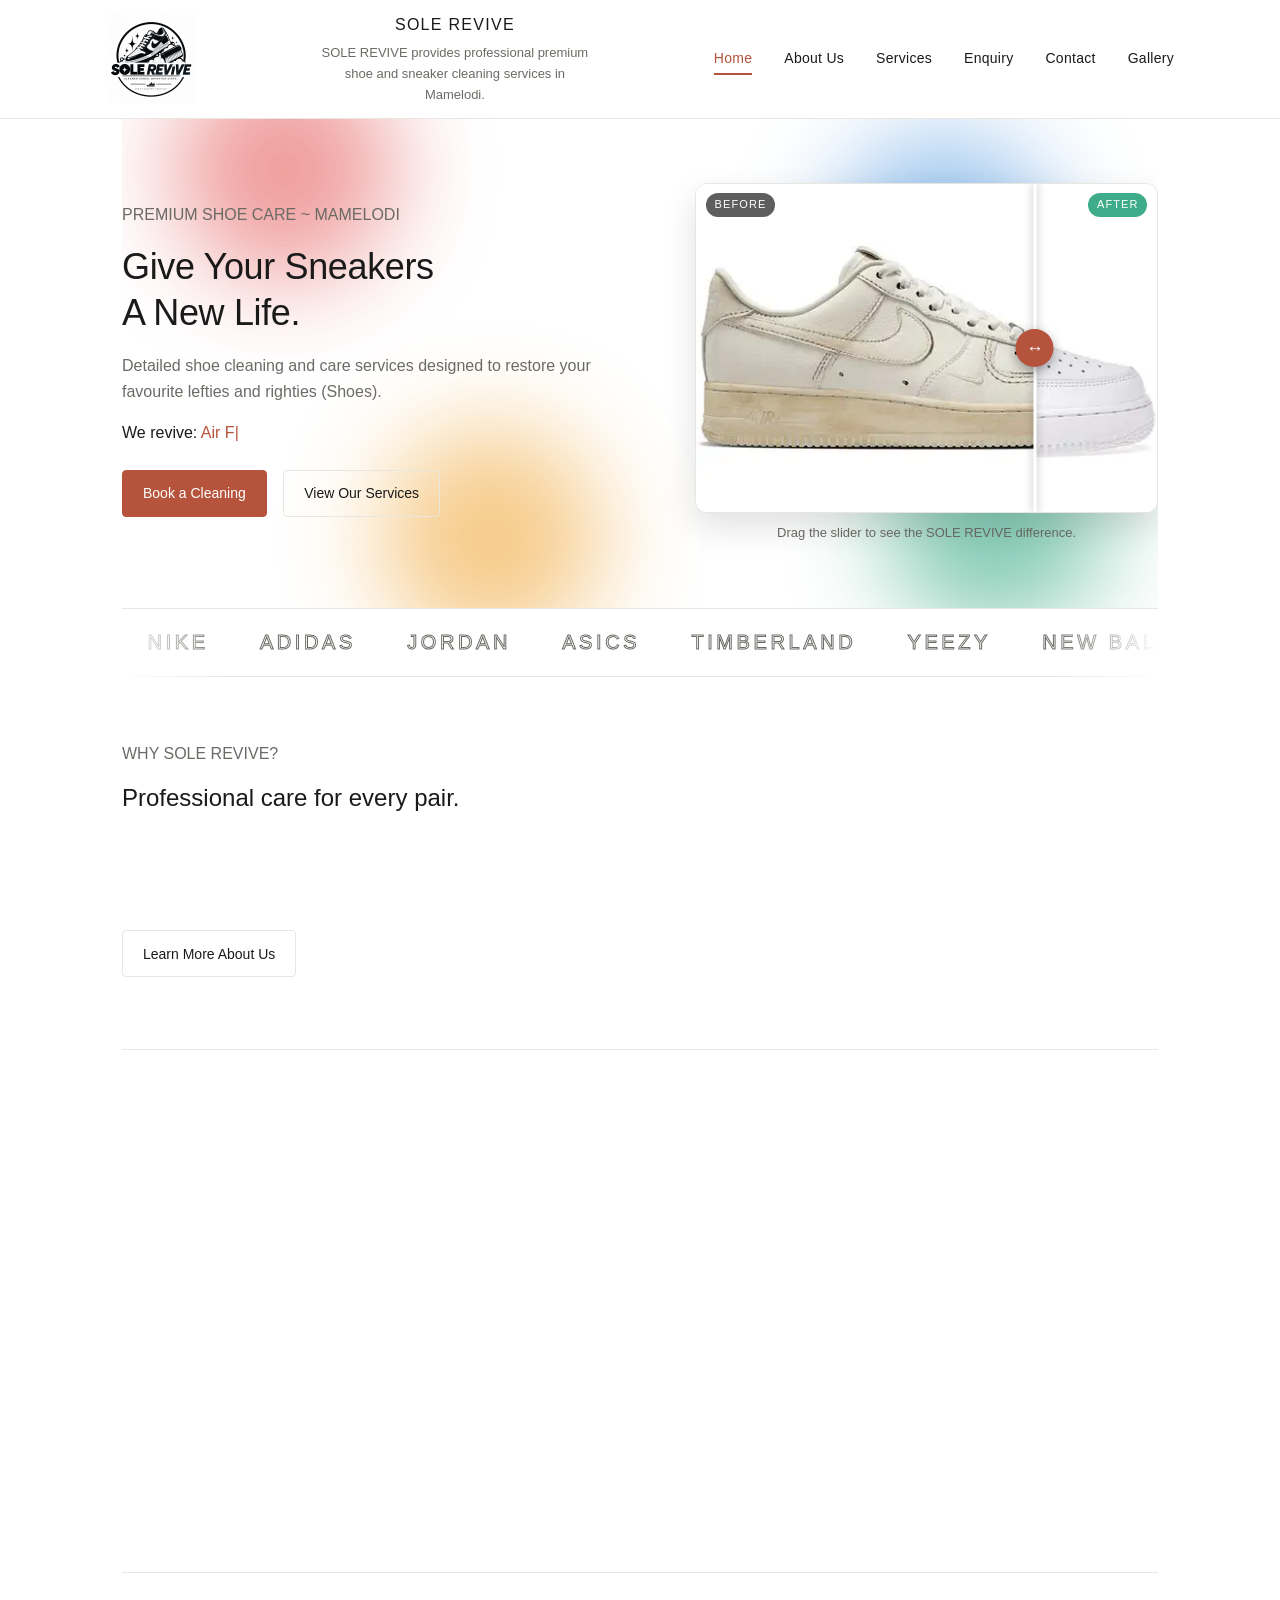
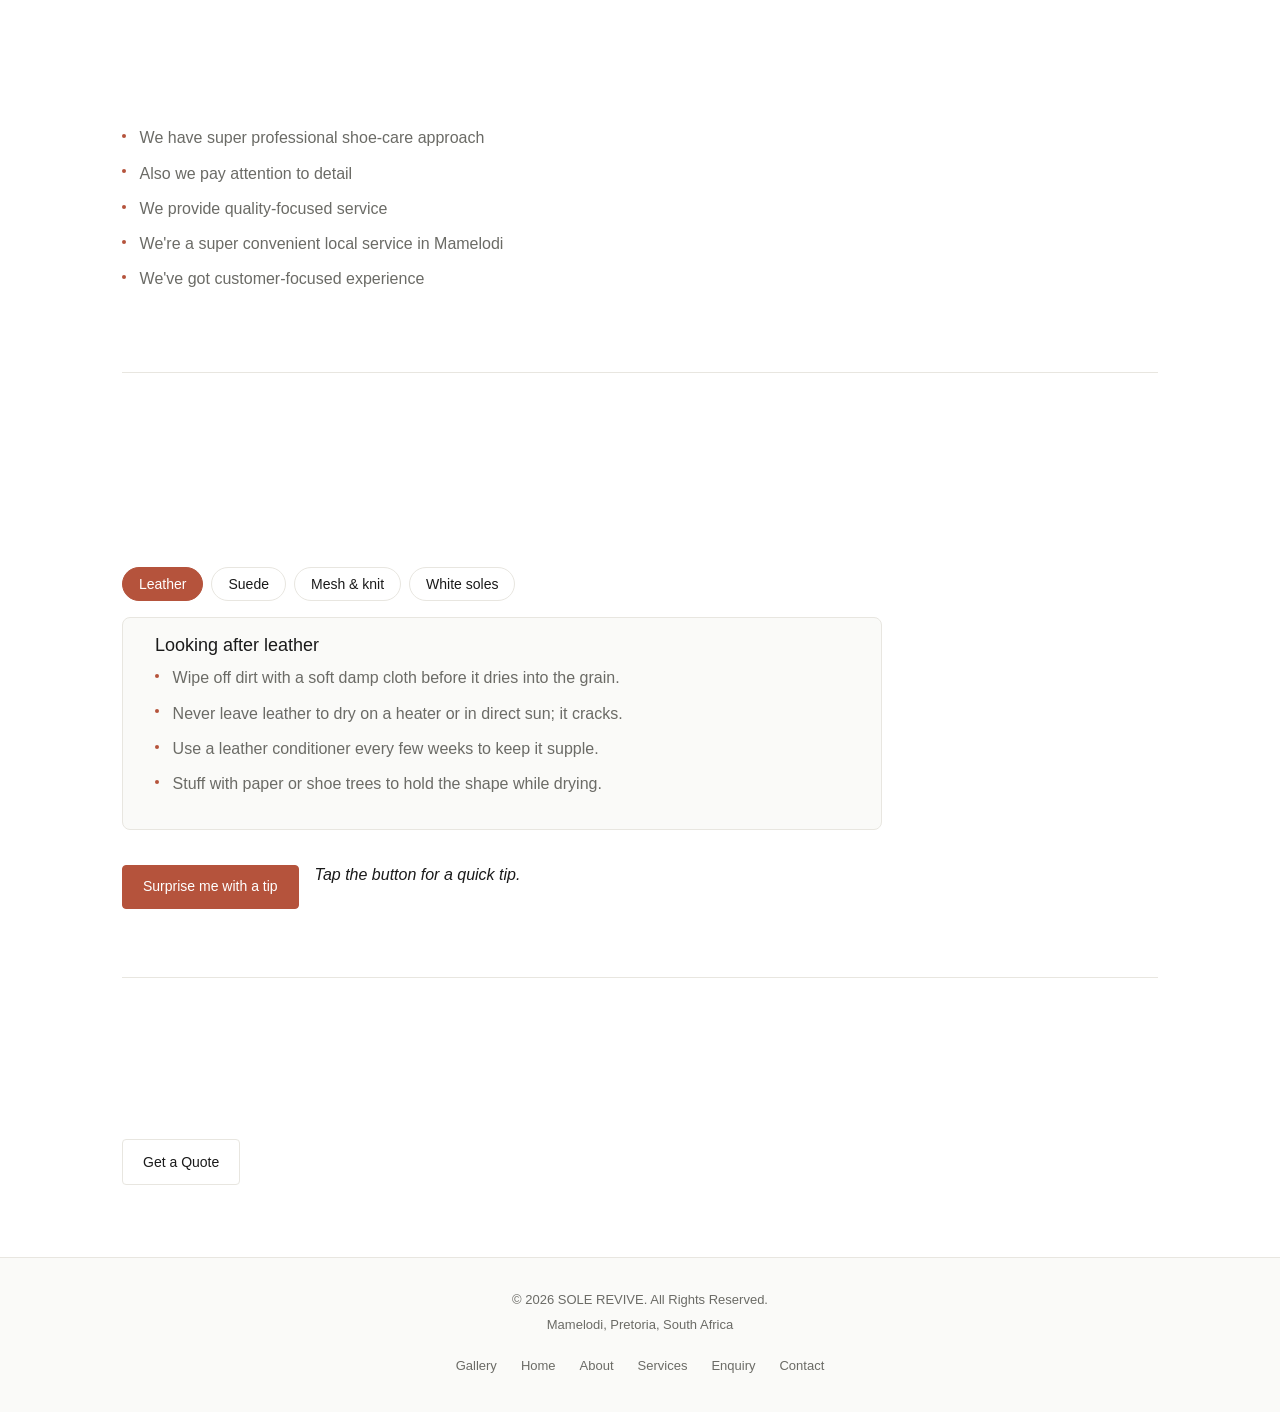
==== commit 24b73be1: "Attaching the link of my GitHub pages to the website." ====
--- a/index.html
+++ b/index.html
@@ -11,15 +11,15 @@
     <meta name="theme-color" content="#B5533C">
     <meta name="referrer" content="strict-origin-when-cross-origin">
     <meta http-equiv="Content-Security-Policy" content="default-src 'self'; script-src 'self' https://cdnjs.cloudflare.com; style-src 'self' https://cdnjs.cloudflare.com; img-src 'self' data: https://cdnjs.cloudflare.com https://*.tile.openstreetmap.org https://*.tile.openstreetmap.fr; connect-src 'self'; font-src 'self'; object-src 'none'; base-uri 'self'; form-action 'self' mailto:">
-    <link rel="canonical" href="https://sole-revive.netlify.app/">
+    <link rel="canonical" href="https://watsonmorales.github.io/Mokwena_ST10518473_WEDE5020_PoE/">
     <link rel="icon" type="image/png" href="images/sole-revive-logo.png">
     <!-- Open Graph / Twitter: how the page looks when shared on social media -->
     <meta property="og:type" content="website">
     <meta property="og:site_name" content="SOLE REVIVE">
     <meta property="og:title" content="SOLE REVIVE | Premium Sneaker Cleaning in Mamelodi, Pretoria">
     <meta property="og:description" content="Professional sneaker and shoe cleaning in Mamelodi, Pretoria. Standard clean, deep clean, sole care and premium shoe care. Get your free quote today.">
-    <meta property="og:url" content="https://sole-revive.netlify.app/">
-    <meta property="og:image" content="https://sole-revive.netlify.app/images/clean-nike-air-force-1-after-cleaning.webp">
+    <meta property="og:url" content="https://watsonmorales.github.io/Mokwena_ST10518473_WEDE5020_PoE/">
+    <meta property="og:image" content="https://watsonmorales.github.io/Mokwena_ST10518473_WEDE5020_PoE/images/clean-nike-air-force-1-after-cleaning.webp">
     <meta property="og:locale" content="en_ZA">
     <meta name="twitter:card" content="summary_large_image">
     <meta name="twitter:title" content="SOLE REVIVE | Premium Sneaker Cleaning in Mamelodi, Pretoria">
@@ -35,8 +35,8 @@
       "@type": "LocalBusiness",
       "name": "SOLE REVIVE",
       "description": "Professional premium shoe and sneaker cleaning in Mamelodi, Pretoria.",
-      "url": "https://sole-revive.netlify.app/",
-      "image": "https://sole-revive.netlify.app/images/sole-revive-logo.png",
+      "url": "https://watsonmorales.github.io/Mokwena_ST10518473_WEDE5020_PoE/",
+      "image": "https://watsonmorales.github.io/Mokwena_ST10518473_WEDE5020_PoE/sole-revive-logo.png",
       "telephone": "+27123456767",
       "email": "info@solerevive.co.za",
       "address": { "@type": "PostalAddress", "addressLocality": "Mamelodi", "addressRegion": "Gauteng", "addressCountry": "ZA" },
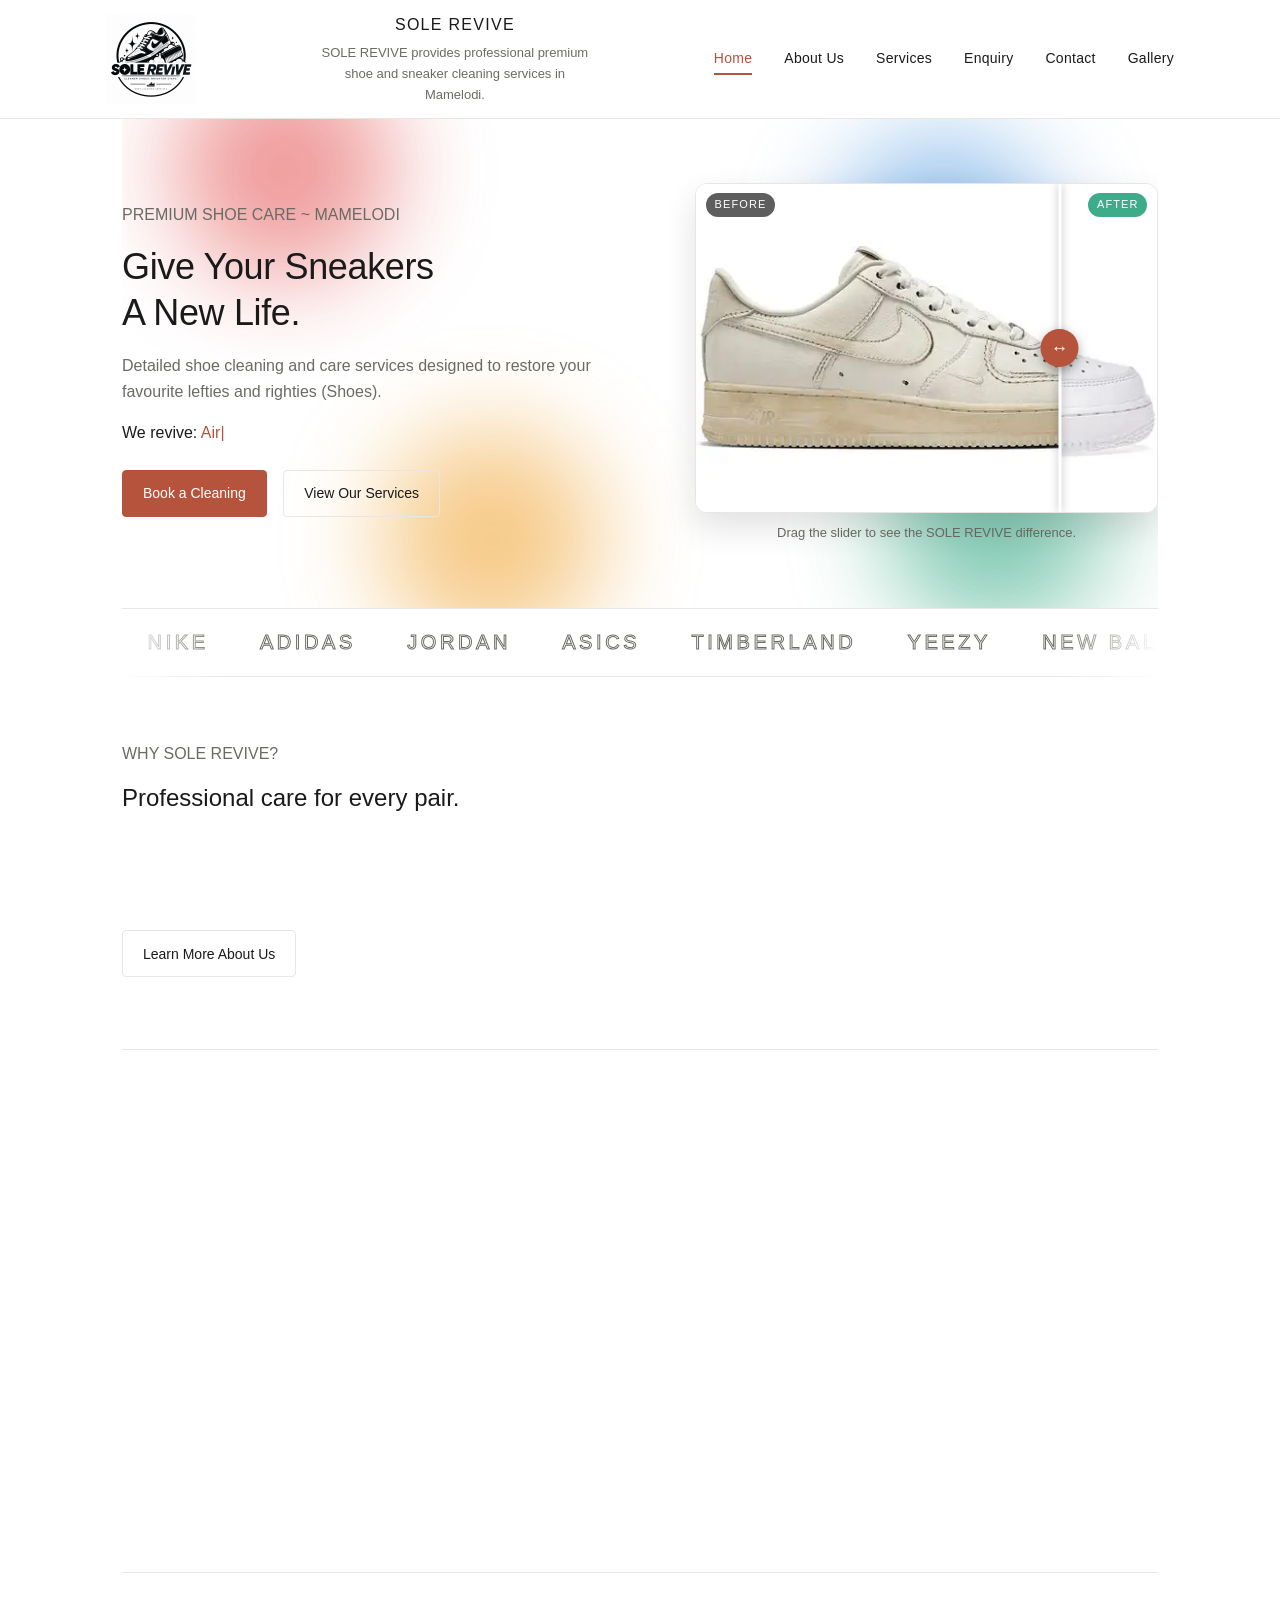
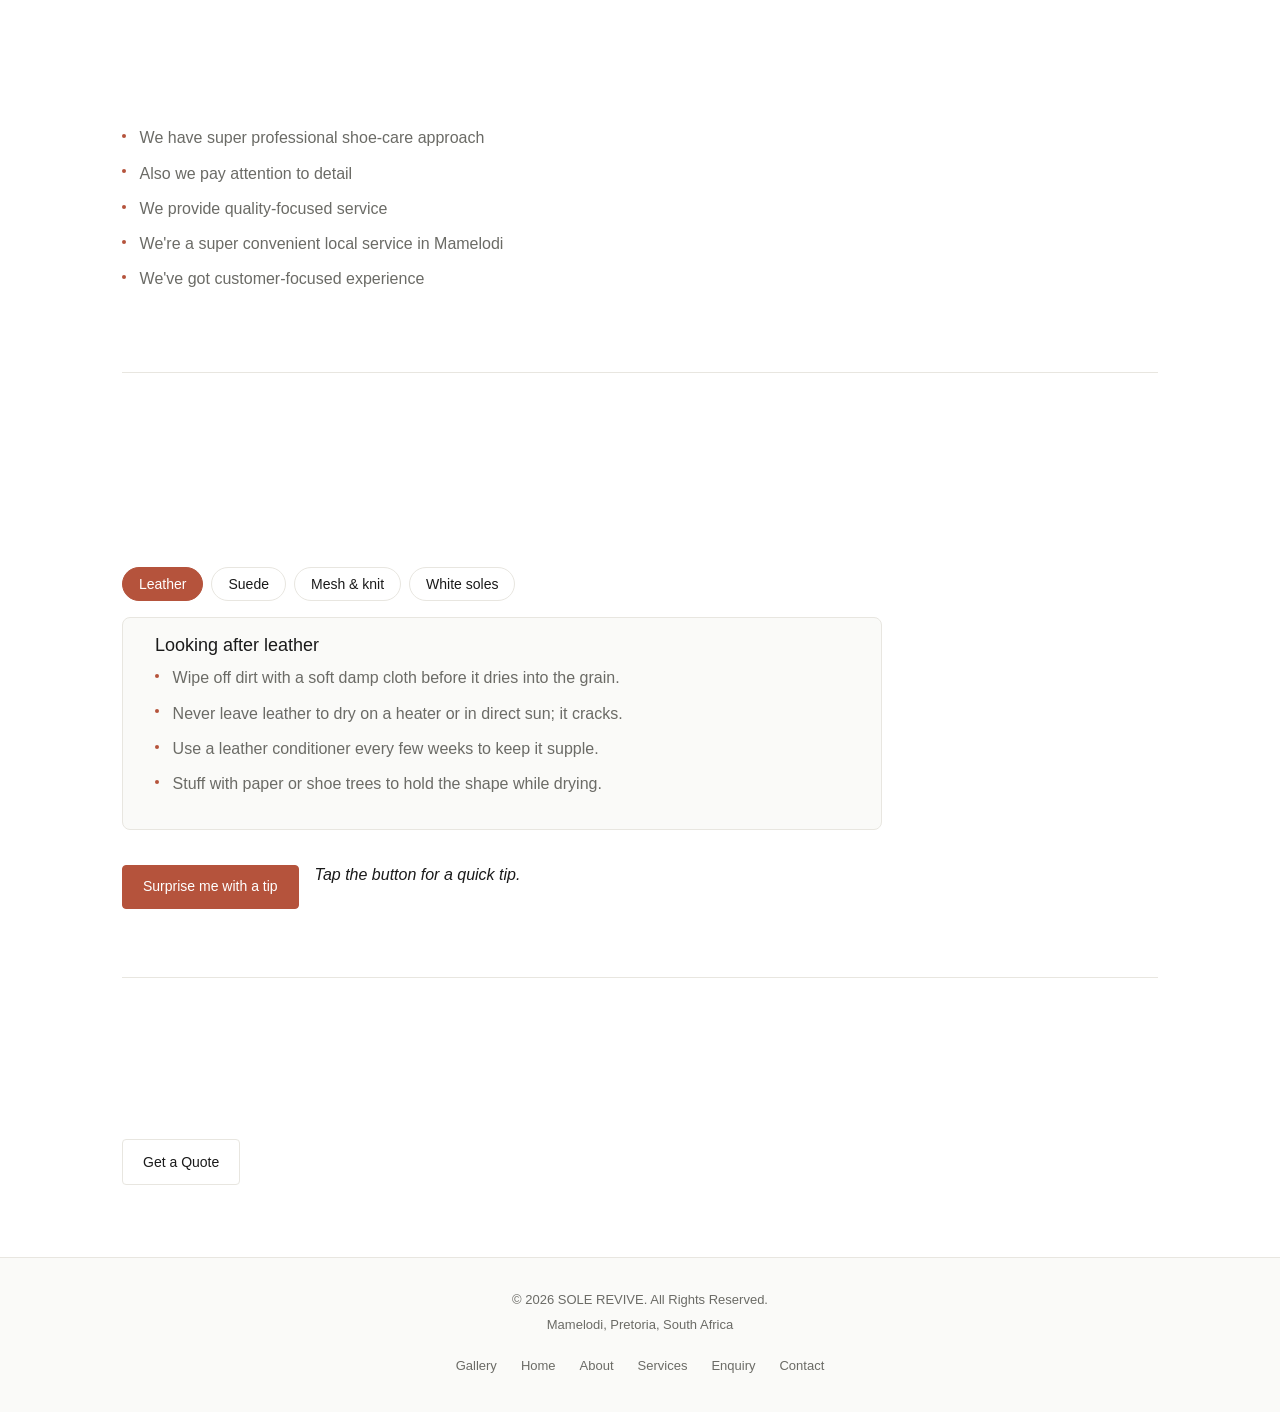
==== commit e10a88b2: "Attching my "Freeforms" link to the website so i can receive all nform submissions" ====
--- a/index.html
+++ b/index.html
@@ -10,7 +10,7 @@
     <meta name="robots" content="index, follow">
     <meta name="theme-color" content="#B5533C">
     <meta name="referrer" content="strict-origin-when-cross-origin">
-    <meta http-equiv="Content-Security-Policy" content="default-src 'self'; script-src 'self' https://cdnjs.cloudflare.com; style-src 'self' https://cdnjs.cloudflare.com; img-src 'self' data: https://cdnjs.cloudflare.com https://*.tile.openstreetmap.org https://*.tile.openstreetmap.fr; connect-src 'self'; font-src 'self'; object-src 'none'; base-uri 'self'; form-action 'self' mailto:">
+    <meta http-equiv="Content-Security-Policy" content="default-src 'self'; script-src 'self' https://cdnjs.cloudflare.com; style-src 'self' https://cdnjs.cloudflare.com; img-src 'self' data: https://cdnjs.cloudflare.com https://*.tile.openstreetmap.org https://*.tile.openstreetmap.fr; connect-src 'https://formspree.io/f/xqppgrdb'; font-src 'self'; object-src 'none'; base-uri 'self'; form-action 'https://formspree.io/f/xqppgrdb' mailto:">
     <link rel="canonical" href="https://watsonmorales.github.io/Mokwena_ST10518473_WEDE5020_PoE/">
     <link rel="icon" type="image/png" href="images/sole-revive-logo.png">
     <!-- Open Graph / Twitter: how the page looks when shared on social media -->
